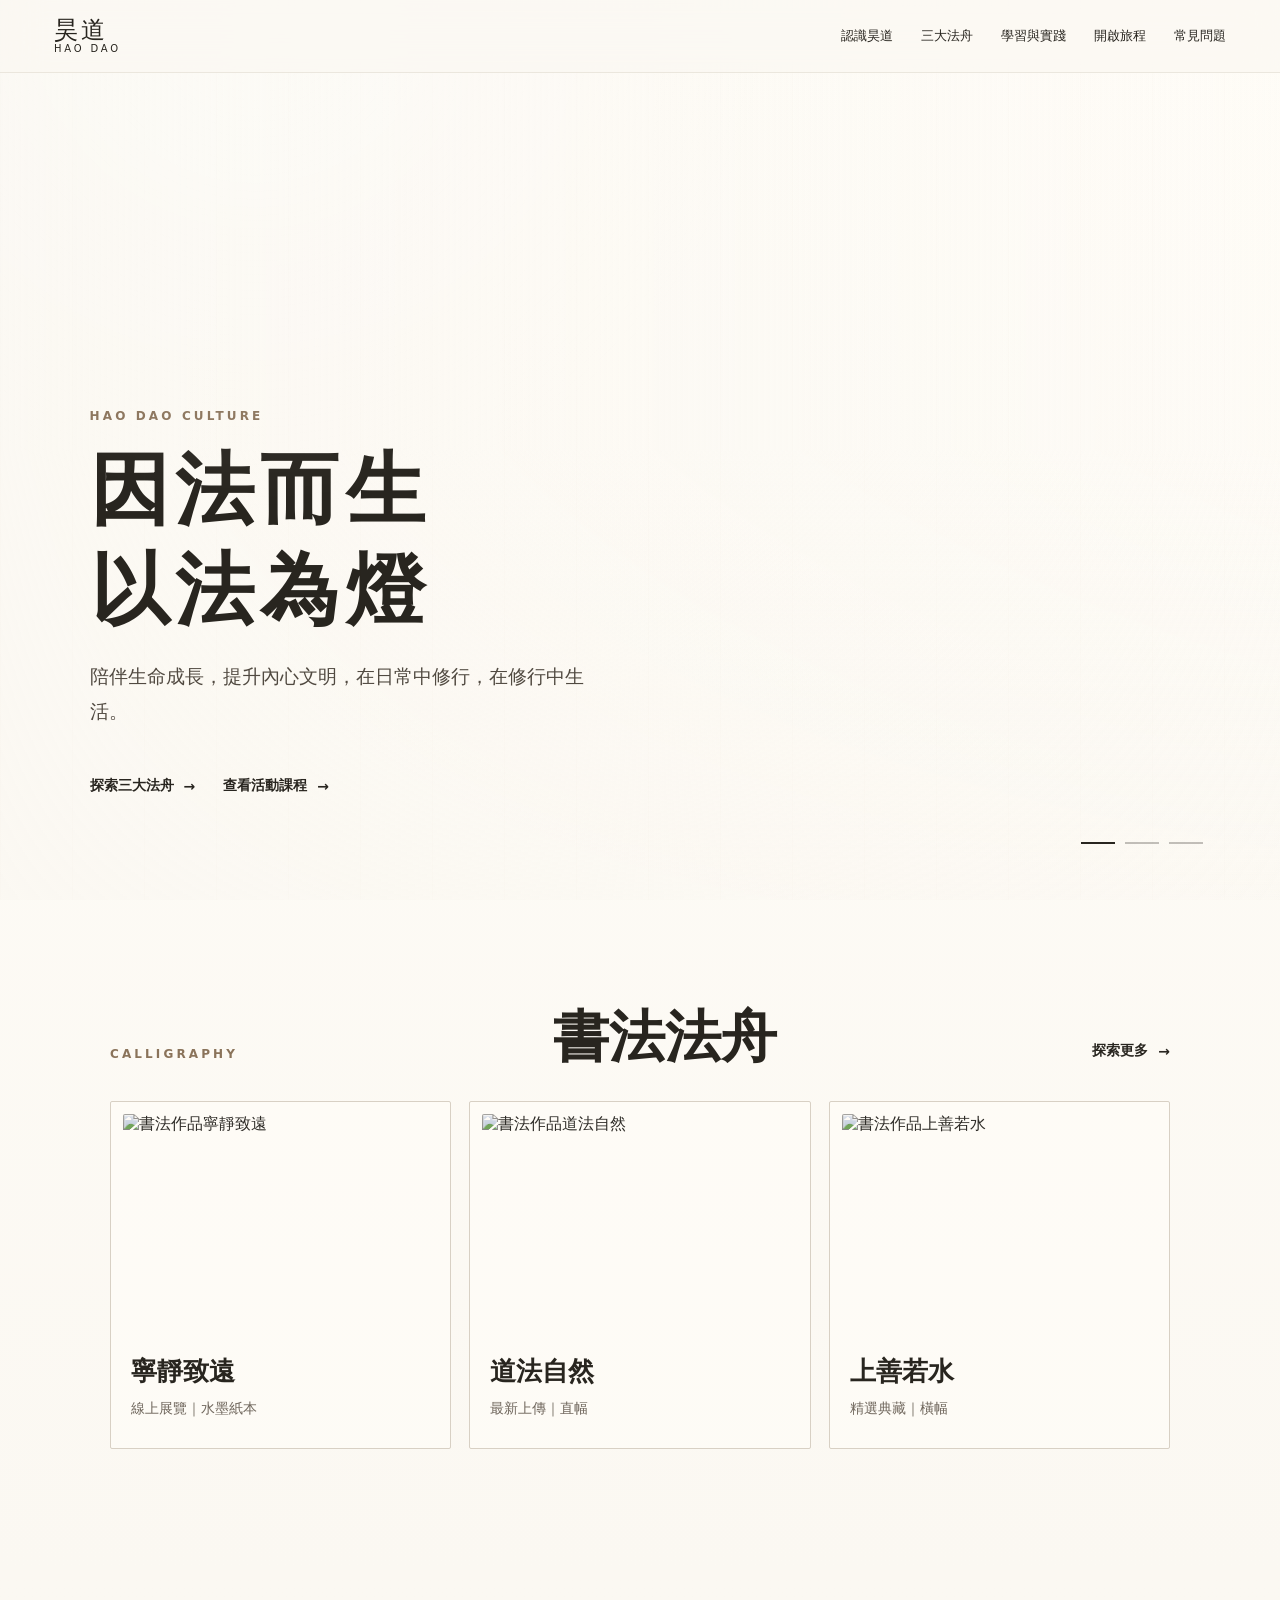
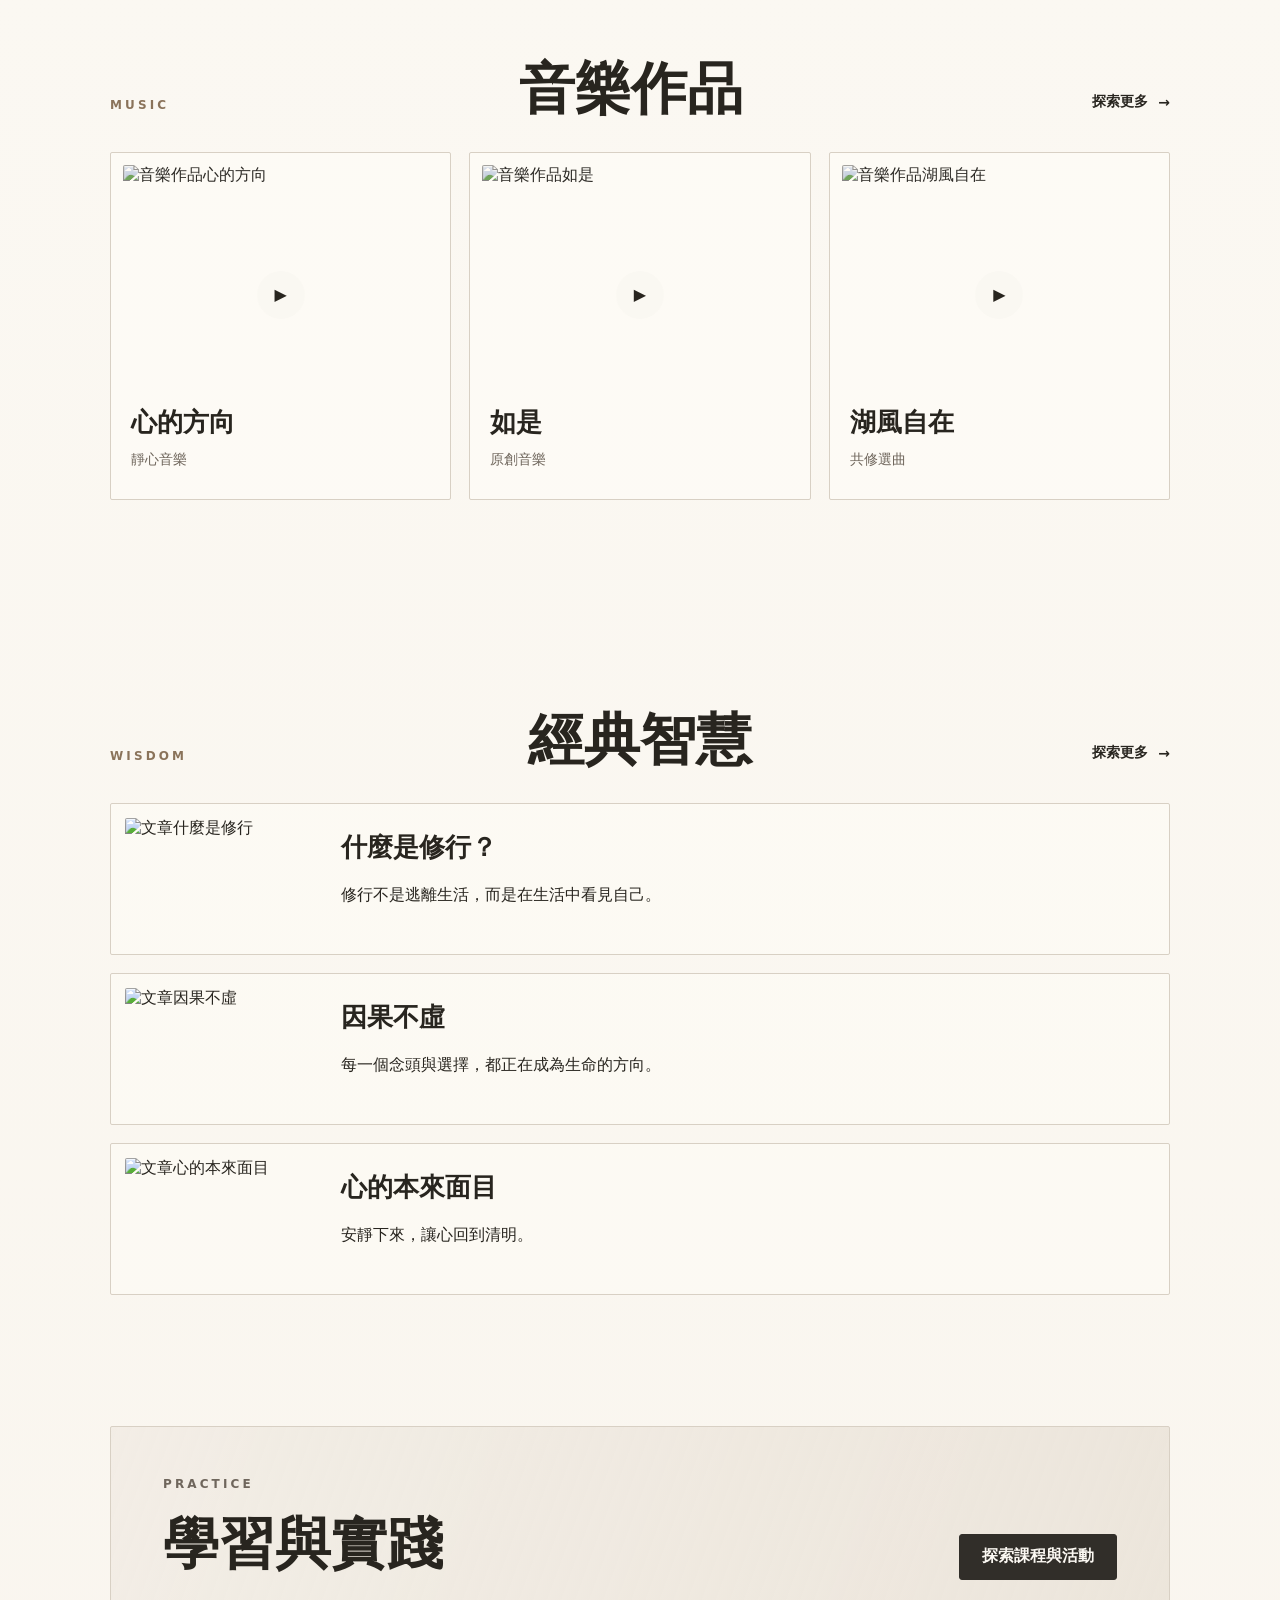
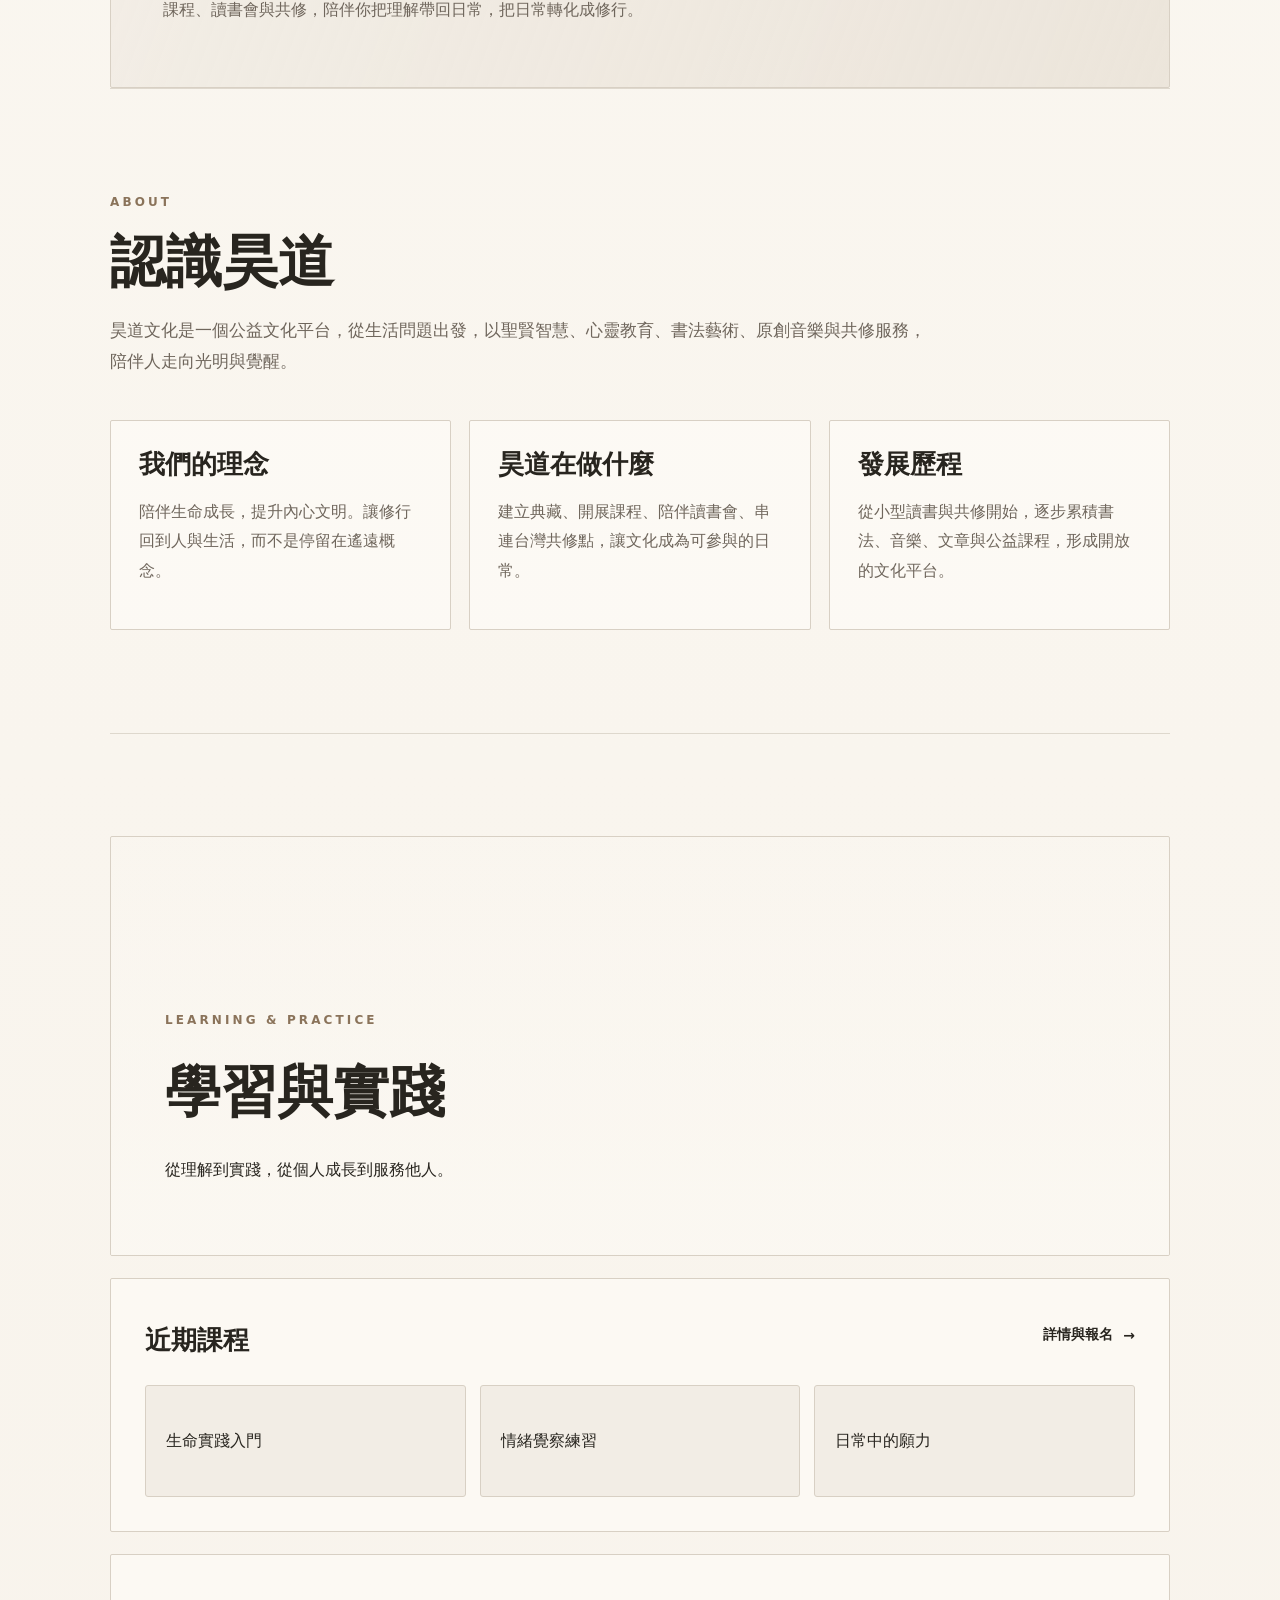
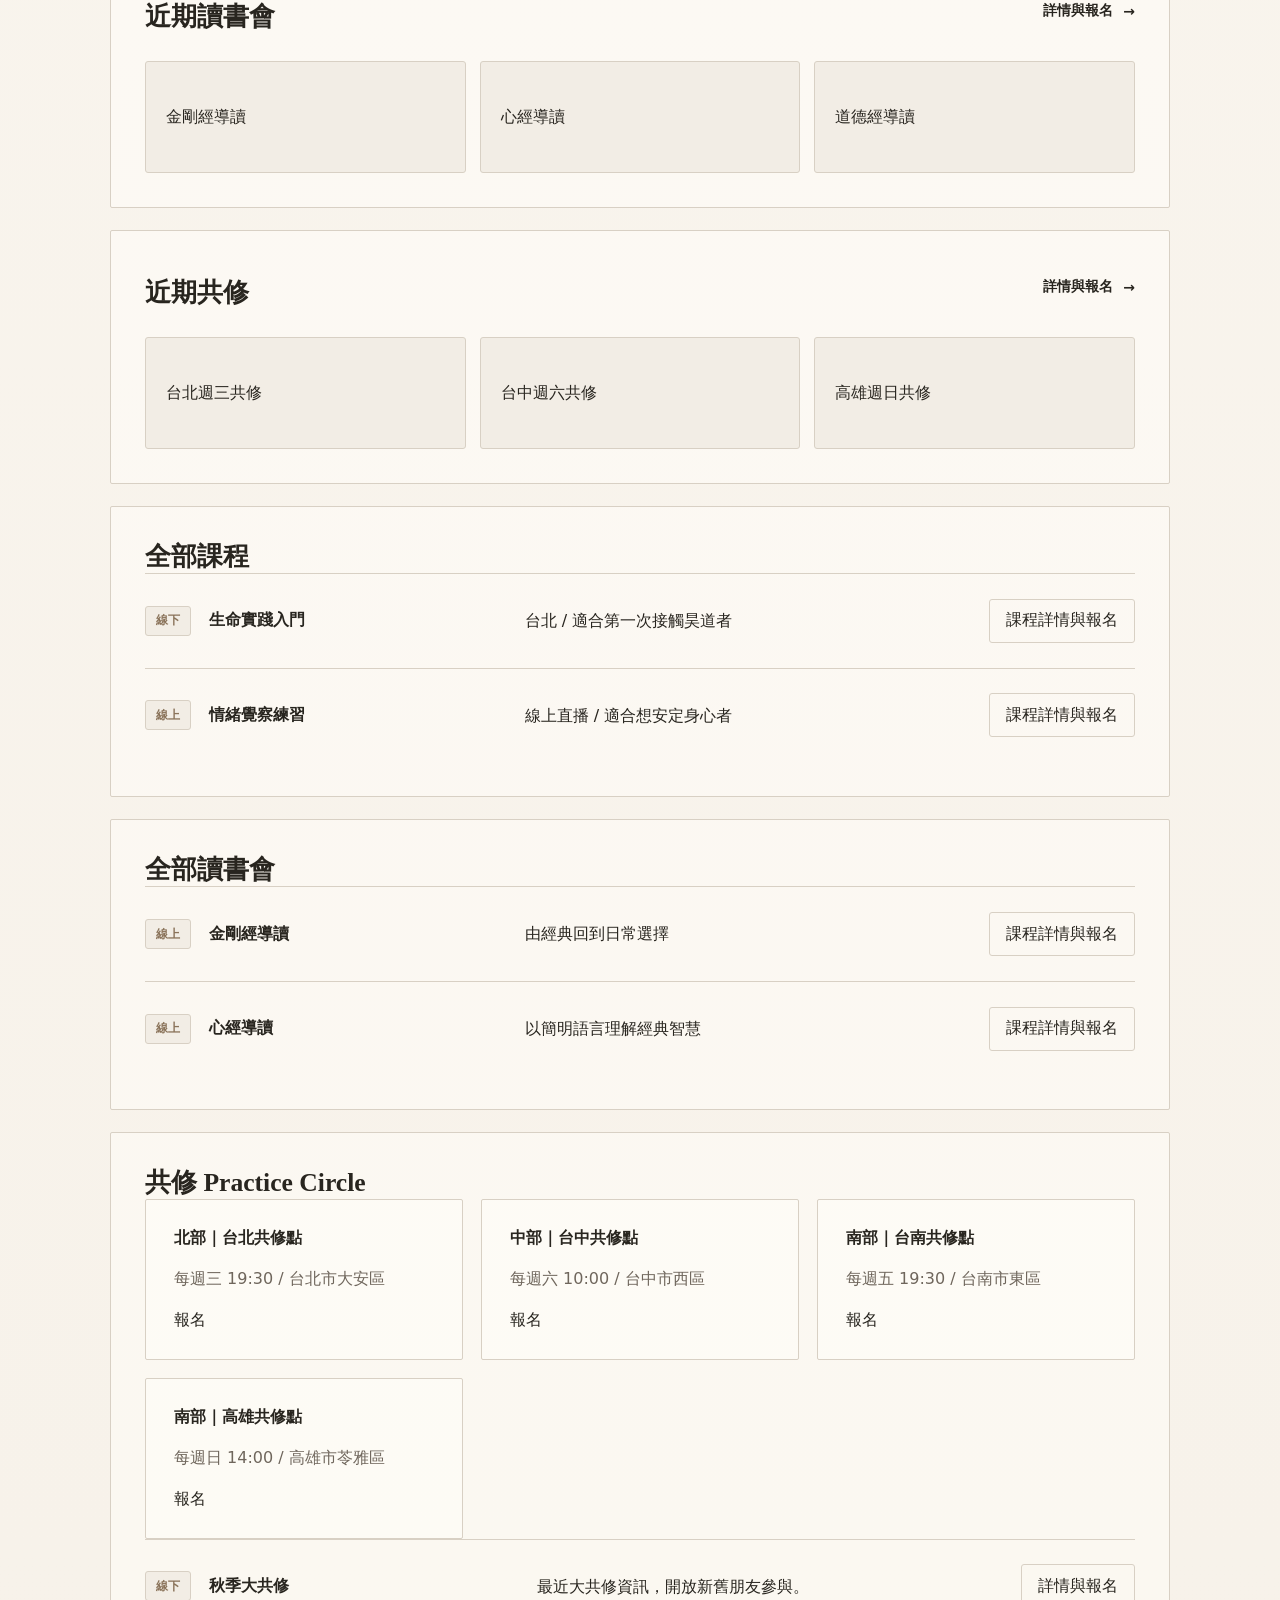
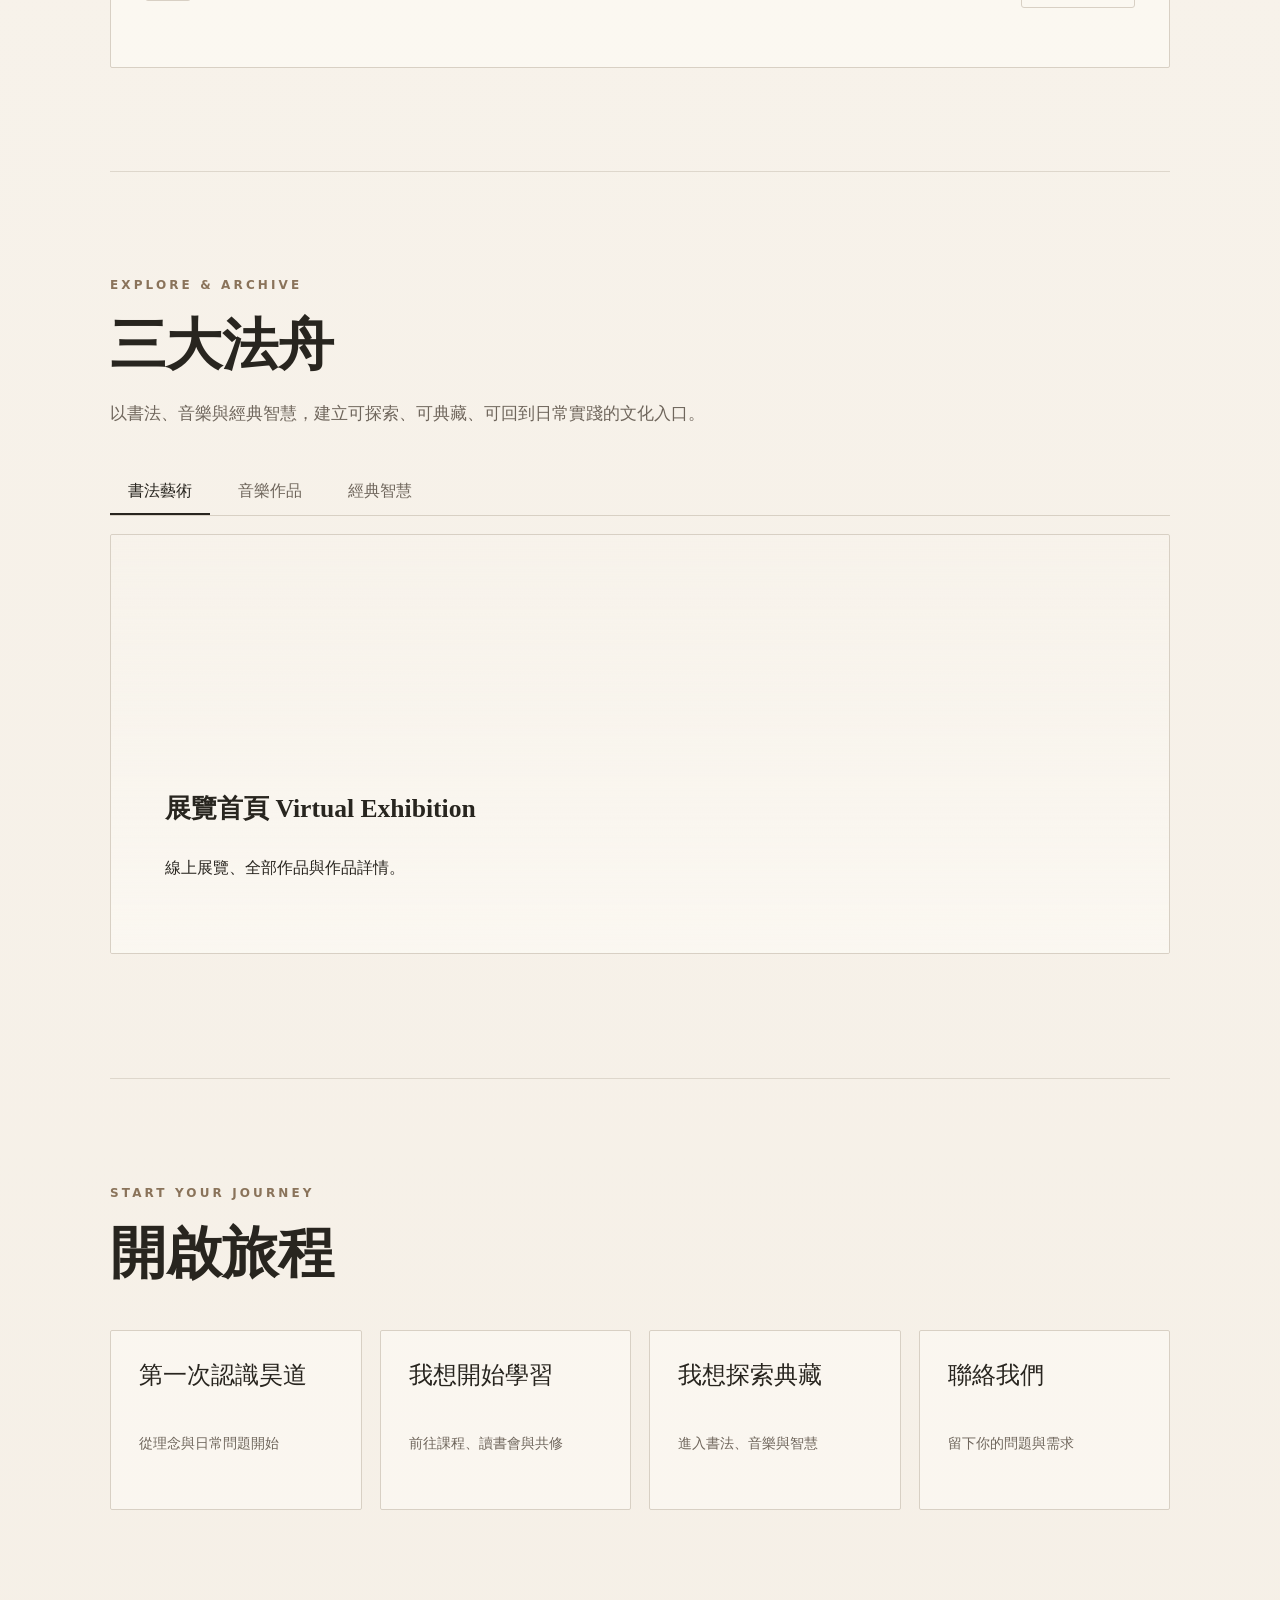
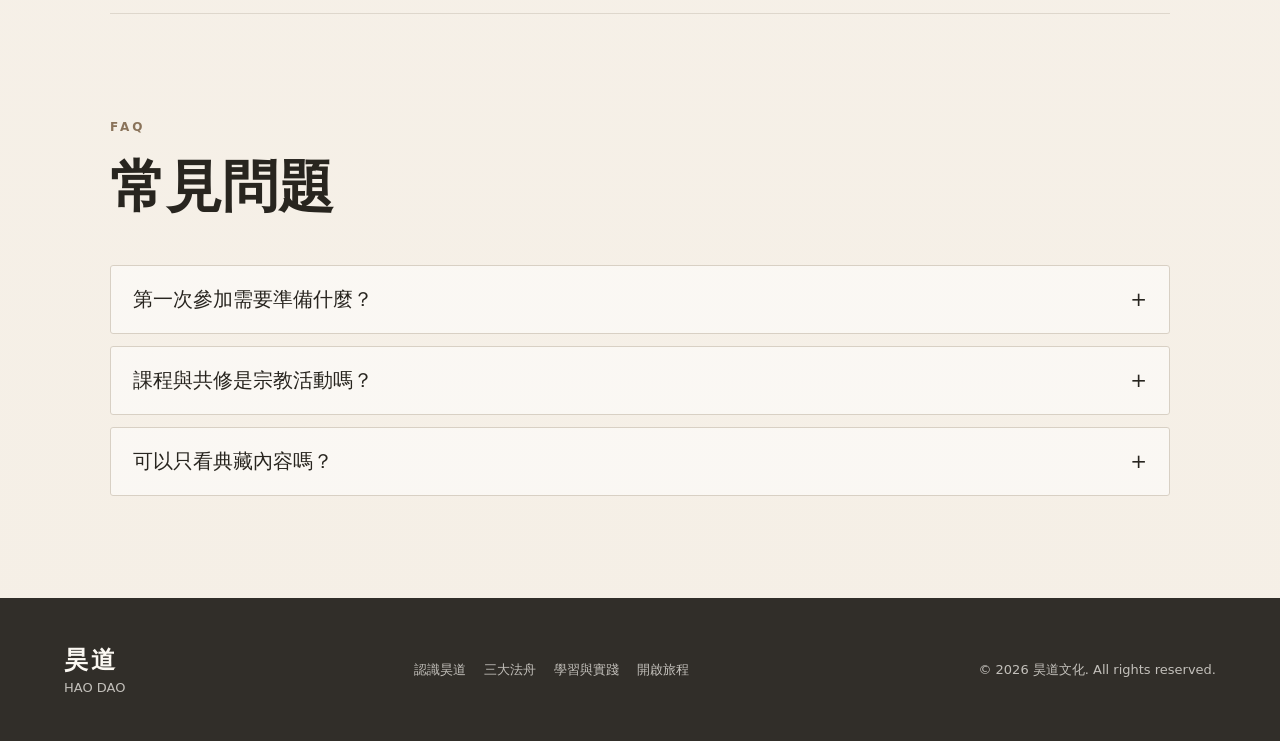
==== index.html @ 324a361f "Add files via upload" ====
<!doctype html>
<html lang="zh-Hant">
  <head>
    <meta charset="utf-8" />
    <meta name="viewport" content="width=device-width, initial-scale=1" />
    <title>昊道文化 HAO DAO</title>
    <meta name="description" content="昊道文化網站原型：書法、音樂、經典智慧、學習實踐與開啟旅程。" />
    <link rel="stylesheet" href="styles.css" />
  </head>
  <body>
    <header class="site-header" data-header>
      <a class="brand" href="#home" aria-label="回到首頁">
        <span class="brand-mark">昊道</span>
        <span class="brand-sub">HAO DAO</span>
      </a>
      <nav class="desktop-nav" aria-label="主選單">
        <a href="#about">認識昊道</a>
        <a href="#archive">三大法舟</a>
        <a href="#learning">學習與實踐</a>
        <a href="#journey">開啟旅程</a>
        <a href="#faq">常見問題</a>
      </nav>
      <button class="menu-button" type="button" aria-label="開啟選單" data-menu-button>
        <span></span><span></span>
      </button>
    </header>

    <nav class="mobile-panel" data-mobile-panel aria-label="手機選單">
      <a href="#about">認識昊道</a>
      <a href="#archive">三大法舟</a>
      <a href="#learning">學習與實踐</a>
      <a href="#journey">開啟旅程</a>
      <a href="#faq">常見問題</a>
    </nav>

    <main>
      <section id="home" class="hero section-dark">
        <div class="carousel" data-carousel>
          <div class="slide is-active" style="background-image:url('assets/hero-calligraphy.svg')"></div>
          <div class="slide" style="background-image:url('assets/quiet-room.svg')"></div>
          <div class="slide" style="background-image:url('assets/music-strings.svg')"></div>
        </div>
        <canvas class="ink-flow" data-ink-flow aria-hidden="true"></canvas>
        <div class="hero-content reveal">
          <p class="eyebrow">HAO DAO CULTURE</p>
          <h1>因法而生<br />以法為燈</h1>
          <p>陪伴生命成長，提升內心文明，在日常中修行，在修行中生活。</p>
          <div class="hero-actions">
            <a class="text-link light" href="#archive">探索三大法舟</a>
            <a class="text-link light" href="#learning">查看活動課程</a>
          </div>
        </div>
        <div class="carousel-dots" data-dots aria-label="輪播控制"></div>
      </section>

      <section class="content-section reveal">
        <div class="section-heading">
          <p class="eyebrow">CALLIGRAPHY</p>
          <h2>書法法舟</h2>
          <a class="text-link" href="#calligraphy">探索更多</a>
        </div>
        <div class="card-row">
          <article class="art-card" data-detail="書法作品｜寧靜致遠|線上展覽新作，以筆勢呈現由定入明的心境。|68 × 136 cm / 水墨紙本">
            <img src="assets/ink-card.svg" alt="書法作品寧靜致遠" />
            <h3>寧靜致遠</h3>
            <p>線上展覽｜水墨紙本</p>
          </article>
          <article class="art-card" data-detail="書法作品｜道法自然|從自然節律看見心的安定。|34 × 136 cm / 水墨紙本">
            <img src="assets/hero-calligraphy.svg" alt="書法作品道法自然" />
            <h3>道法自然</h3>
            <p>最新上傳｜直幅</p>
          </article>
          <article class="art-card" data-detail="書法作品｜上善若水|柔中有力，安住當下。|136 × 33 cm / 橫幅">
            <img src="assets/quiet-room.svg" alt="書法作品上善若水" />
            <h3>上善若水</h3>
            <p>精選典藏｜橫幅</p>
          </article>
        </div>
      </section>

      <section class="content-section reveal">
        <div class="section-heading">
          <p class="eyebrow">MUSIC</p>
          <h2>音樂作品</h2>
          <a class="text-link" href="#music">探索更多</a>
        </div>
        <div class="card-row">
          <article class="art-card music-card" data-detail="音樂作品｜心的方向|以琴音與低吟陪伴安靜覺察。|03:42 / 靜心音樂">
            <img src="assets/music-strings.svg" alt="音樂作品心的方向" />
            <span class="play">▶</span>
            <h3>心的方向</h3>
            <p>靜心音樂</p>
          </article>
          <article class="art-card music-card" data-detail="音樂作品｜如是|清亮弦音，回到當下。|04:18 / 原創音樂">
            <img src="assets/mountain-wisdom.svg" alt="音樂作品如是" />
            <span class="play">▶</span>
            <h3>如是</h3>
            <p>原創音樂</p>
          </article>
          <article class="art-card music-card" data-detail="音樂作品｜湖風自在|如風入湖，心緒漸平。|05:02 / 共修選曲">
            <img src="assets/quiet-room.svg" alt="音樂作品湖風自在" />
            <span class="play">▶</span>
            <h3>湖風自在</h3>
            <p>共修選曲</p>
          </article>
        </div>
      </section>

      <section class="content-section reveal">
        <div class="section-heading">
          <p class="eyebrow">WISDOM</p>
          <h2>經典智慧</h2>
          <a class="text-link" href="#wisdom">探索更多</a>
        </div>
        <div class="article-list">
          <article data-detail="經典智慧｜什麼是修行？|修行不是逃離生活，而是在生活中看見自己。|閱讀時間 6 分鐘">
            <img src="assets/quiet-room.svg" alt="文章什麼是修行" />
            <div><h3>什麼是修行？</h3><p>修行不是逃離生活，而是在生活中看見自己。</p></div>
          </article>
          <article data-detail="經典智慧｜因果不虛|每一個念頭與選擇，都正在成為生命的方向。|閱讀時間 8 分鐘">
            <img src="assets/mountain-wisdom.svg" alt="文章因果不虛" />
            <div><h3>因果不虛</h3><p>每一個念頭與選擇，都正在成為生命的方向。</p></div>
          </article>
          <article data-detail="經典智慧｜心的本來面目|本日只是，照見當作，只是忘了如何回來。|閱讀時間 7 分鐘">
            <img src="assets/hero-calligraphy.svg" alt="文章心的本來面目" />
            <div><h3>心的本來面目</h3><p>安靜下來，讓心回到清明。</p></div>
          </article>
        </div>
      </section>

      <section class="learning-cta reveal">
        <div>
          <p class="eyebrow">PRACTICE</p>
          <h2>學習與實踐</h2>
          <p>課程、讀書會與共修，陪伴你把理解帶回日常，把日常轉化成修行。</p>
        </div>
        <a class="button" href="#learning">探索課程與活動</a>
      </section>

      <section id="about" class="page-section reveal">
        <div class="page-hero">
          <p class="eyebrow">ABOUT</p>
          <h2>認識昊道</h2>
          <p>昊道文化是一個公益文化平台，從生活問題出發，以聖賢智慧、心靈教育、書法藝術、原創音樂與共修服務，陪伴人走向光明與覺醒。</p>
        </div>
        <div class="split-grid">
          <article><h3>我們的理念</h3><p>陪伴生命成長，提升內心文明。讓修行回到人與生活，而不是停留在遙遠概念。</p></article>
          <article><h3>昊道在做什麼</h3><p>建立典藏、開展課程、陪伴讀書會、串連台灣共修點，讓文化成為可參與的日常。</p></article>
          <article><h3>發展歷程</h3><p>從小型讀書與共修開始，逐步累積書法、音樂、文章與公益課程，形成開放的文化平台。</p></article>
        </div>
      </section>

      <section id="learning" class="page-section reveal">
        <div class="image-hero" style="background-image:url('assets/quiet-room.svg')">
          <p class="eyebrow">LEARNING & PRACTICE</p>
          <h2>學習與實踐</h2>
          <p>從理解到實踐，從個人成長到服務他人。</p>
        </div>

        <div class="program-block">
          <div class="section-heading"><h3>近期課程</h3><a class="text-link" href="#courses">詳情與報名</a></div>
          <div class="mini-row">
            <button class="mini-card" data-detail="課程｜生命實踐入門|時間：8/16 14:00，地點：台北，適合第一次接觸者。|報名：https://example.com/course-1">生命實踐入門</button>
            <button class="mini-card" data-detail="課程｜情緒覺察練習|時間：8/23 19:30，線上課程，適合想安定身心者。|報名：https://example.com/course-2">情緒覺察練習</button>
            <button class="mini-card" data-detail="課程｜日常中的願力|時間：9/06 10:00，台中，適合持續學習者。|報名：https://example.com/course-3">日常中的願力</button>
          </div>
        </div>

        <div class="program-block">
          <div class="section-heading"><h3>近期讀書會</h3><a class="text-link" href="#reading">詳情與報名</a></div>
          <div class="mini-row">
            <button class="mini-card" data-detail="讀書會｜金剛經導讀|時間：7/18 線上，適合想理解經典與生活關係者。|報名：https://example.com/reading-1">金剛經導讀</button>
            <button class="mini-card" data-detail="讀書會｜心經導讀|時間：8/01 線上，從空性看見日常。|報名：https://example.com/reading-2">心經導讀</button>
            <button class="mini-card" data-detail="讀書會｜道德經導讀|時間：8/15 線上，理解自然與無為。|報名：https://example.com/reading-3">道德經導讀</button>
          </div>
        </div>

        <div class="program-block">
          <div class="section-heading"><h3>近期共修</h3><a class="text-link" href="#practice">詳情與報名</a></div>
          <div class="mini-row">
            <button class="mini-card" data-detail="共修｜台北週三共修|每週三 19:30，台北市大安區。|報名：https://example.com/practice-taipei">台北週三共修</button>
            <button class="mini-card" data-detail="共修｜台中週六共修|每週六 10:00，台中市西區。|報名：https://example.com/practice-taichung">台中週六共修</button>
            <button class="mini-card" data-detail="共修｜高雄週日共修|每週日 14:00，高雄市苓雅區。|報名：https://example.com/practice-kaohsiung">高雄週日共修</button>
          </div>
        </div>

        <div id="courses" class="list-block">
          <h3>全部課程</h3>
          <div class="long-card"><span class="tag">線下</span><b>生命實踐入門</b><p>台北 / 適合第一次接觸昊道者</p><button data-detail="課程詳情｜生命實踐入門|課程名稱、時間、地點、適合人群、課程介紹。|報名：https://example.com/course-1">課程詳情與報名</button></div>
          <div class="long-card"><span class="tag">線上</span><b>情緒覺察練習</b><p>線上直播 / 適合想安定身心者</p><button data-detail="課程詳情｜情緒覺察練習|透過覺察練習，理解情緒與念頭如何牽動生活。|報名：https://example.com/course-2">課程詳情與報名</button></div>
        </div>

        <div id="reading" class="list-block">
          <h3>全部讀書會</h3>
          <div class="long-card"><span class="tag">線上</span><b>金剛經導讀</b><p>由經典回到日常選擇</p><button data-detail="讀書會介紹｜金剛經導讀|主題、時間、地點、適合人群與導讀介紹。|報名：https://example.com/reading-1">課程詳情與報名</button></div>
          <div class="long-card"><span class="tag">線上</span><b>心經導讀</b><p>以簡明語言理解經典智慧</p><button data-detail="讀書會介紹｜心經導讀|從心經進入觀照、放下與實踐。|報名：https://example.com/reading-2">課程詳情與報名</button></div>
        </div>

        <div id="practice" class="list-block">
          <h3>共修 Practice Circle</h3>
          <div class="practice-grid">
            <article><h4>北部｜台北共修點</h4><p>每週三 19:30 / 台北市大安區</p><a href="#">報名</a></article>
            <article><h4>中部｜台中共修點</h4><p>每週六 10:00 / 台中市西區</p><a href="#">報名</a></article>
            <article><h4>南部｜台南共修點</h4><p>每週五 19:30 / 台南市東區</p><a href="#">報名</a></article>
            <article><h4>南部｜高雄共修點</h4><p>每週日 14:00 / 高雄市苓雅區</p><a href="#">報名</a></article>
          </div>
          <div class="long-card"><span class="tag">線下</span><b>秋季大共修</b><p>最近大共修資訊，開放新舊朋友參與。</p><button data-detail="大共修介紹｜秋季大共修|時間：9/21，地點：台北，適合人群：想穩定共修與服務者。|報名：https://example.com/special-practice">詳情與報名</button></div>
        </div>
      </section>

      <section id="archive" class="page-section reveal">
        <div class="page-hero">
          <p class="eyebrow">EXPLORE & ARCHIVE</p>
          <h2>三大法舟</h2>
          <p>以書法、音樂與經典智慧，建立可探索、可典藏、可回到日常實踐的文化入口。</p>
        </div>
        <div class="archive-tabs" data-tabs>
          <button class="is-active" data-tab="calligraphy">書法藝術</button>
          <button data-tab="music">音樂作品</button>
          <button data-tab="wisdom">經典智慧</button>
        </div>
        <div id="calligraphy" class="tab-panel is-active" data-panel="calligraphy">
          <div class="image-hero" style="background-image:url('assets/hero-calligraphy.svg')"><h3>展覽首頁 Virtual Exhibition</h3><p>線上展覽、全部作品與作品詳情。</p></div>
        </div>
        <div id="music" class="tab-panel" data-panel="music">
          <div class="image-hero" style="background-image:url('assets/music-strings.svg')"><h3>音樂首頁 Music</h3><p>音樂首頁、全部作品、作品詳情與播放器。</p></div>
        </div>
        <div id="wisdom" class="tab-panel" data-panel="wisdom">
          <div class="image-hero" style="background-image:url('assets/mountain-wisdom.svg')"><h3>經典首頁 Wisdom</h3><p>經典首頁、全部文章與文章詳情。</p></div>
        </div>
      </section>

      <section id="journey" class="page-section reveal">
        <div class="page-hero">
          <p class="eyebrow">START YOUR JOURNEY</p>
          <h2>開啟旅程</h2>
        </div>
        <div class="journey-grid">
          <a href="#about">第一次認識昊道<span>從理念與日常問題開始</span></a>
          <a href="#learning">我想開始學習<span>前往課程、讀書會與共修</span></a>
          <a href="#archive">我想探索典藏<span>進入書法、音樂與智慧</span></a>
          <a href="mailto:hello@example.com">聯絡我們<span>留下你的問題與需求</span></a>
        </div>
      </section>

      <section id="faq" class="page-section reveal">
        <div class="page-hero">
          <p class="eyebrow">FAQ</p>
          <h2>常見問題</h2>
        </div>
        <div class="faq-list">
          <button class="faq-item"><span>第一次參加需要準備什麼？</span><p>保持開放與自在即可；每項活動頁面都會列出時間、地點與注意事項。</p></button>
          <button class="faq-item"><span>課程與共修是宗教活動嗎？</span><p>網站以文化、學習與生命實踐為主，不使用強烈宗教化呈現。</p></button>
          <button class="faq-item"><span>可以只看典藏內容嗎？</span><p>可以，書法、音樂與文章都會保留公開瀏覽入口。</p></button>
        </div>
      </section>
    </main>

    <footer class="site-footer">
      <div><b>昊道</b><span>HAO DAO</span></div>
      <nav><a href="#about">認識昊道</a><a href="#archive">三大法舟</a><a href="#learning">學習與實踐</a><a href="#journey">開啟旅程</a></nav>
      <p>© 2026 昊道文化. All rights reserved.</p>
    </footer>

    <dialog class="detail-dialog" data-dialog>
      <button class="close" type="button" data-close aria-label="關閉">×</button>
      <p class="eyebrow" data-dialog-kicker>DETAIL</p>
      <h2 data-dialog-title></h2>
      <p data-dialog-body></p>
      <p class="dialog-meta" data-dialog-meta></p>
      <a class="button" href="#" data-dialog-link>前往報名 / 閱讀更多</a>
    </dialog>

    <script src="script.js"></script>
  </body>
</html>
---- styles.css ----
:root {
  --ink: #28251f;
  --paper: #fbf8f2;
  --ivory: #f2ede5;
  --mist: #e4dbcf;
  --border: #d8d0c4;
  --brown: #8a735a;
  --dark: #312e29;
  --muted: #6f665c;
  --max: 1060px;
}

* { box-sizing: border-box; }

html {
  scroll-behavior: smooth;
}

body {
  margin: 0;
  color: var(--ink);
  background:
    linear-gradient(180deg, #fffdf8 0%, var(--paper) 18%, #f5efe6 100%);
  font-family: "Noto Sans TC", "PingFang TC", "Microsoft JhengHei", system-ui, sans-serif;
  letter-spacing: 0;
}

body::before {
  content: "";
  position: fixed;
  inset: 0;
  pointer-events: none;
  z-index: 5;
  opacity: .35;
  background-image:
    linear-gradient(90deg, rgba(138, 115, 90, .025) 1px, transparent 1px),
    radial-gradient(circle at 20% 0%, rgba(255, 255, 255, .75), transparent 32rem);
  background-size: 72px 72px, 100% 100%;
}

a {
  color: inherit;
  text-decoration: none;
}

img {
  display: block;
  width: 100%;
}

button {
  font: inherit;
}

.site-header {
  position: fixed;
  z-index: 20;
  top: 0;
  left: 0;
  right: 0;
  display: flex;
  align-items: center;
  justify-content: space-between;
  min-height: 72px;
  padding: 18px clamp(24px, 4.5vw, 54px);
  color: var(--ink);
  background: rgba(251, 248, 242, .66);
  border-bottom: 1px solid rgba(216, 208, 196, .45);
  backdrop-filter: blur(18px);
  transition: background .35s ease, min-height .35s ease;
}

.site-header.is-scrolled {
  min-height: 62px;
  background: rgba(251, 248, 242, .9);
}

.brand {
  display: grid;
  gap: 2px;
  line-height: 1;
}

.brand-mark {
  font-family: "Noto Serif TC", "Songti TC", Georgia, serif;
  font-size: 24px;
  letter-spacing: .14em;
}

.brand-sub {
  font-size: 10px;
  letter-spacing: .28em;
}

.desktop-nav {
  display: flex;
  align-items: center;
  gap: 28px;
  font-size: 13px;
}

.desktop-nav a {
  position: relative;
}

.desktop-nav a::after {
  content: "";
  position: absolute;
  left: 0;
  right: 0;
  bottom: -8px;
  height: 1px;
  background: currentColor;
  transform: scaleX(0);
  transform-origin: left;
  transition: transform .28s ease;
}

.desktop-nav a:hover::after {
  transform: scaleX(1);
}

.menu-button {
  display: none;
  width: 44px;
  height: 44px;
  border: 1px solid var(--border);
  background: rgba(251, 248, 242, .7);
  border-radius: 2px;
}

.menu-button span {
  display: block;
  width: 18px;
  height: 1px;
  margin: 7px auto;
  background: var(--ink);
}

.mobile-panel {
  position: fixed;
  z-index: 19;
  top: 72px;
  left: 0;
  right: 0;
  display: grid;
  gap: 0;
  padding: 8px 22px 22px;
  background: rgba(251, 248, 242, .96);
  border-bottom: 1px solid var(--border);
  transform: translateY(-120%);
  opacity: 0;
  transition: transform .35s ease, opacity .35s ease;
}

.mobile-panel.is-open {
  transform: translateY(0);
  opacity: 1;
}

.mobile-panel a {
  padding: 16px 0;
  border-bottom: 1px solid rgba(216, 208, 196, .7);
}

.hero {
  position: relative;
  min-height: 100svh;
  overflow: hidden;
  display: grid;
  align-items: end;
  padding: 140px clamp(28px, 7vw, 112px) 92px;
}

.carousel,
.slide,
.ink-flow {
  position: absolute;
  inset: 0;
}

.carousel {
  z-index: 0;
}

.slide {
  opacity: 0;
  background-size: cover;
  background-position: center;
  transform: scale(1.04);
  transition: opacity 1.3s ease, transform 7s ease;
}

.slide.is-active {
  opacity: 1;
  transform: scale(1);
}

.hero::after {
  content: "";
  position: absolute;
  inset: 0;
  z-index: 2;
  background:
    linear-gradient(90deg, rgba(251, 248, 242, .92) 0%, rgba(251, 248, 242, .56) 44%, rgba(251, 248, 242, .08) 100%),
    linear-gradient(0deg, rgba(251, 248, 242, .72), transparent 50%);
}

.ink-flow {
  z-index: 1;
  mix-blend-mode: screen;
  opacity: .82;
}

.hero-content {
  position: relative;
  z-index: 3;
  max-width: 620px;
}

.eyebrow {
  margin: 0 0 14px;
  color: var(--brown);
  font-size: 12px;
  font-weight: 700;
  letter-spacing: .26em;
  text-transform: uppercase;
}

h1,
h2,
h3,
h4 {
  margin: 0;
  font-family: "Noto Serif TC", "Songti TC", Georgia, serif;
  font-weight: 600;
  line-height: 1.25;
}

h1 {
  font-size: clamp(50px, 6.2vw, 86px);
  letter-spacing: .08em;
}

h2 {
  font-size: clamp(34px, 4.4vw, 58px);
}

h3 {
  font-size: clamp(22px, 2vw, 30px);
}

p {
  line-height: 1.85;
}

.hero-content p:not(.eyebrow) {
  max-width: 520px;
  color: #514a41;
  font-size: clamp(16px, 1.5vw, 20px);
}

.hero-actions {
  display: flex;
  gap: 28px;
  flex-wrap: wrap;
  margin-top: 34px;
}

.text-link {
  display: inline-flex;
  align-items: center;
  min-height: 44px;
  color: var(--ink);
  font-size: 14px;
  font-weight: 600;
}

.text-link::after {
  content: "→";
  margin-left: 10px;
  transition: transform .25s ease;
}

.text-link:hover::after {
  transform: translateX(4px);
}

.text-link.light {
  color: var(--ink);
}

.carousel-dots {
  position: absolute;
  z-index: 4;
  right: clamp(24px, 6vw, 88px);
  bottom: 56px;
  display: flex;
  gap: 10px;
}

.carousel-dots button {
  width: 34px;
  height: 2px;
  padding: 0;
  border: 0;
  background: rgba(40, 37, 31, .28);
}

.carousel-dots button.is-active {
  background: var(--ink);
}

.content-section,
.page-section,
.learning-cta {
  width: min(var(--max), calc(100% - 44px));
  margin: 0 auto;
  padding: clamp(68px, 8vw, 108px) 0;
}

.section-heading {
  display: flex;
  align-items: end;
  justify-content: space-between;
  gap: 24px;
  margin-bottom: 28px;
}

.section-heading .eyebrow {
  margin-bottom: 8px;
}

.card-row {
  display: grid;
  grid-template-columns: repeat(3, minmax(0, 1fr));
  gap: 18px;
}

.art-card {
  position: relative;
  overflow: hidden;
  min-height: 348px;
  padding: 12px 12px 22px;
  border: 1px solid var(--border);
  border-radius: 2px;
  background: rgba(255, 253, 248, .46);
  cursor: pointer;
  transition: transform .35s ease, box-shadow .35s ease, background .35s ease;
}

.art-card:hover {
  transform: translateY(-6px);
  background: rgba(255, 253, 248, .76);
  box-shadow: 0 18px 50px rgba(49, 46, 41, .1);
}

.art-card img {
  height: 224px;
  object-fit: cover;
  border-radius: 2px;
  margin-bottom: 18px;
  filter: saturate(.7) contrast(.94) sepia(.08);
}

.art-card h3,
.art-card p {
  padding: 0 8px;
}

.art-card p {
  margin: 8px 0 0;
  color: var(--muted);
  font-size: 14px;
}

.play {
  position: absolute;
  top: 118px;
  left: 50%;
  display: grid;
  place-items: center;
  width: 48px;
  height: 48px;
  color: var(--ink);
  background: rgba(251, 248, 242, .82);
  border-radius: 50%;
  transform: translateX(-50%);
}

.article-list {
  display: grid;
  gap: 18px;
}

.article-list article {
  display: grid;
  grid-template-columns: 190px 1fr;
  gap: 26px;
  align-items: center;
  min-height: 150px;
  padding: 14px;
  border: 1px solid var(--border);
  border-radius: 2px;
  background: rgba(255, 253, 248, .5);
  cursor: pointer;
  transition: background .3s ease, transform .3s ease;
}

.article-list article:hover {
  background: rgba(255, 253, 248, .78);
  transform: translateX(4px);
}

.article-list img {
  height: 122px;
  object-fit: cover;
  border-radius: 2px;
}

.learning-cta {
  display: flex;
  align-items: center;
  justify-content: space-between;
  gap: 32px;
  margin-top: 28px;
  padding: 46px clamp(22px, 5vw, 52px);
  border: 1px solid var(--border);
  border-radius: 2px;
  background: linear-gradient(110deg, rgba(242, 237, 229, .94), rgba(228, 219, 207, .62)), url("assets/quiet-room.svg") center/cover;
}

.learning-cta p {
  max-width: 680px;
  color: var(--muted);
}

.button {
  display: inline-flex;
  align-items: center;
  justify-content: center;
  min-height: 46px;
  padding: 0 22px;
  color: var(--paper);
  background: var(--dark);
  border: 1px solid var(--dark);
  border-radius: 3px;
  font-weight: 700;
  white-space: nowrap;
  transition: transform .25s ease, background .25s ease;
}

.button:hover {
  transform: translateY(-2px);
  background: var(--ink);
}

.page-section {
  border-top: 1px solid rgba(216, 208, 196, .78);
}

.page-hero {
  max-width: 820px;
  margin-bottom: 42px;
}

.page-hero p:not(.eyebrow) {
  color: var(--muted);
  font-size: 17px;
}

.split-grid,
.journey-grid,
.practice-grid {
  display: grid;
  grid-template-columns: repeat(3, minmax(0, 1fr));
  gap: 18px;
}

.split-grid article,
.practice-grid article,
.journey-grid a,
.program-block,
.list-block {
  border: 1px solid var(--border);
  border-radius: 2px;
  background: rgba(255, 253, 248, .48);
}

.split-grid article,
.practice-grid article,
.journey-grid a {
  padding: 28px;
}

.split-grid p,
.practice-grid p {
  color: var(--muted);
}

.image-hero {
  min-height: 420px;
  display: grid;
  align-content: end;
  gap: 12px;
  padding: clamp(28px, 5vw, 54px);
  margin-bottom: 22px;
  border: 1px solid var(--border);
  border-radius: 2px;
  background-size: cover;
  background-position: center;
  position: relative;
  overflow: hidden;
}

.image-hero::before {
  content: "";
  position: absolute;
  inset: 0;
  background: linear-gradient(0deg, rgba(251, 248, 242, .88), rgba(251, 248, 242, .22));
}

.image-hero > * {
  position: relative;
}

.program-block,
.list-block {
  padding: clamp(22px, 4vw, 34px);
  margin-top: 22px;
}

.mini-row {
  display: grid;
  grid-template-columns: repeat(3, minmax(0, 1fr));
  gap: 14px;
}

.mini-card {
  min-height: 112px;
  padding: 20px;
  text-align: left;
  color: var(--ink);
  background: var(--ivory);
  border: 1px solid var(--border);
  border-radius: 3px;
  cursor: pointer;
  transition: transform .25s ease, background .25s ease;
}

.mini-card:hover {
  transform: translateY(-4px);
  background: #fffaf2;
}

.long-card {
  display: grid;
  grid-template-columns: auto 1.2fr 1.8fr auto;
  gap: 18px;
  align-items: center;
  padding: 16px 0;
  border-top: 1px solid var(--border);
}

.long-card button {
  min-height: 44px;
  padding: 0 16px;
  color: var(--ink);
  background: transparent;
  border: 1px solid var(--border);
  border-radius: 3px;
  cursor: pointer;
}

.tag {
  display: inline-flex;
  align-items: center;
  justify-content: center;
  min-height: 30px;
  padding: 0 10px;
  color: var(--brown);
  background: var(--ivory);
  border: 1px solid var(--border);
  border-radius: 3px;
  font-size: 12px;
  font-weight: 700;
}

.archive-tabs {
  display: flex;
  gap: 10px;
  margin-bottom: 18px;
  border-bottom: 1px solid var(--border);
}

.archive-tabs button {
  min-height: 44px;
  padding: 0 18px;
  color: var(--muted);
  background: transparent;
  border: 0;
  border-bottom: 2px solid transparent;
  cursor: pointer;
}

.archive-tabs button.is-active {
  color: var(--ink);
  border-bottom-color: var(--ink);
}

.tab-panel {
  display: none;
}

.tab-panel.is-active {
  display: block;
  animation: fadeUp .45s ease both;
}

.journey-grid {
  grid-template-columns: repeat(4, minmax(0, 1fr));
}

.journey-grid a {
  display: grid;
  gap: 16px;
  min-height: 180px;
  font-family: "Noto Serif TC", "Songti TC", Georgia, serif;
  font-size: 24px;
  transition: transform .28s ease, background .28s ease;
}

.journey-grid a:hover {
  transform: translateY(-5px);
  background: #fffaf2;
}

.journey-grid span {
  color: var(--muted);
  font-family: "Noto Sans TC", system-ui, sans-serif;
  font-size: 14px;
  line-height: 1.7;
}

.faq-list {
  display: grid;
  gap: 12px;
}

.faq-item {
  width: 100%;
  padding: 20px 22px;
  text-align: left;
  color: var(--ink);
  background: rgba(255, 255, 255, .52);
  border: 1px solid var(--border);
  border-radius: 3px;
  cursor: pointer;
}

.faq-item span {
  display: flex;
  align-items: center;
  justify-content: space-between;
  font-family: "Noto Serif TC", "Songti TC", Georgia, serif;
  font-size: 20px;
}

.faq-item span::after {
  content: "+";
  font-family: system-ui, sans-serif;
}

.faq-item p {
  max-height: 0;
  margin: 0;
  overflow: hidden;
  color: var(--muted);
  transition: max-height .35s ease, margin .35s ease;
}

.faq-item.is-open span::after {
  content: "−";
}

.faq-item.is-open p {
  max-height: 160px;
  margin-top: 12px;
}

.site-footer {
  display: grid;
  grid-template-columns: auto 1fr auto;
  gap: 28px;
  align-items: center;
  padding: 46px clamp(22px, 5vw, 64px);
  color: var(--paper);
  background: var(--dark);
}

.site-footer div {
  display: grid;
  gap: 4px;
}

.site-footer b {
  font-family: "Noto Serif TC", "Songti TC", Georgia, serif;
  font-size: 24px;
  letter-spacing: .14em;
}

.site-footer span,
.site-footer p,
.site-footer a {
  color: rgba(251, 248, 242, .72);
  font-size: 13px;
}

.site-footer nav {
  display: flex;
  gap: 18px;
  justify-content: center;
  flex-wrap: wrap;
}

.detail-dialog {
  width: min(620px, calc(100% - 36px));
  padding: 42px;
  color: var(--ink);
  background: var(--paper);
  border: 1px solid var(--border);
  border-radius: 4px;
  box-shadow: 0 30px 100px rgba(40, 37, 31, .24);
}

.detail-dialog::backdrop {
  background: rgba(40, 37, 31, .36);
  backdrop-filter: blur(8px);
}

.close {
  position: absolute;
  top: 12px;
  right: 12px;
  width: 38px;
  height: 38px;
  border: 1px solid var(--border);
  background: transparent;
  border-radius: 50%;
  cursor: pointer;
}

.dialog-meta {
  color: var(--muted);
}

.reveal {
  opacity: 0;
  transform: translateY(28px);
  transition: opacity .8s ease, transform .8s ease;
}

.reveal.is-visible {
  opacity: 1;
  transform: translateY(0);
}

@keyframes fadeUp {
  from { opacity: 0; transform: translateY(16px); }
  to { opacity: 1; transform: translateY(0); }
}

@media (max-width: 900px) {
  .desktop-nav { display: none; }
  .menu-button { display: block; }
  .hero {
    min-height: 92svh;
    padding: 118px 22px 72px;
  }
  .hero::after {
    background:
      linear-gradient(0deg, rgba(251, 248, 242, .86), rgba(251, 248, 242, .35)),
      linear-gradient(90deg, rgba(251, 248, 242, .84), rgba(251, 248, 242, .22));
  }
  .section-heading,
  .learning-cta {
    align-items: start;
    flex-direction: column;
  }
  .card-row,
  .mini-row,
  .split-grid,
  .journey-grid,
  .practice-grid {
    grid-template-columns: 1fr;
  }
  .article-list article {
    grid-template-columns: 108px 1fr;
    gap: 16px;
  }
  .article-list img {
    height: 96px;
  }
  .long-card {
    grid-template-columns: 1fr;
    gap: 8px;
  }
  .site-footer {
    grid-template-columns: 1fr;
    text-align: left;
  }
  .site-footer nav {
    justify-content: flex-start;
  }
}

@media (prefers-reduced-motion: reduce) {
  *,
  *::before,
  *::after {
    scroll-behavior: auto !important;
    animation-duration: .01ms !important;
    animation-iteration-count: 1 !important;
    transition-duration: .01ms !important;
  }
  .ink-flow {
    display: none;
  }
}
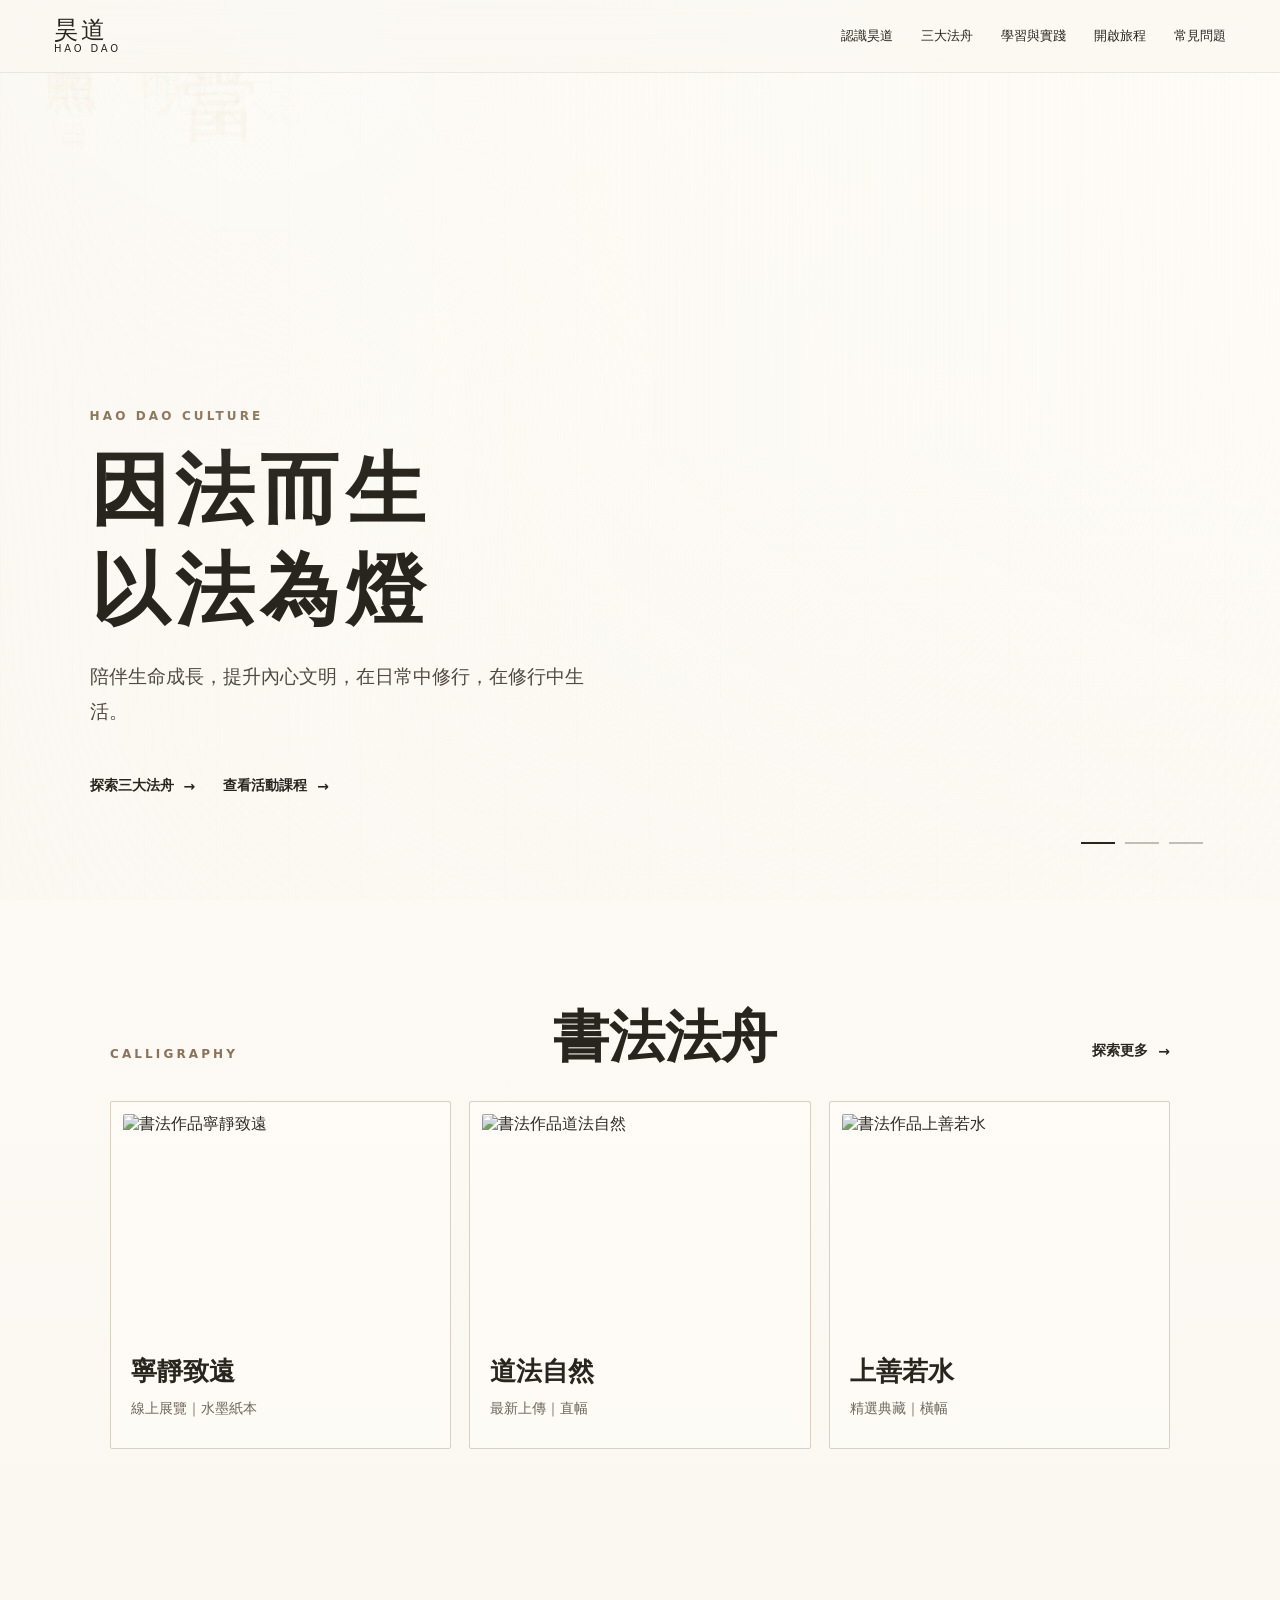
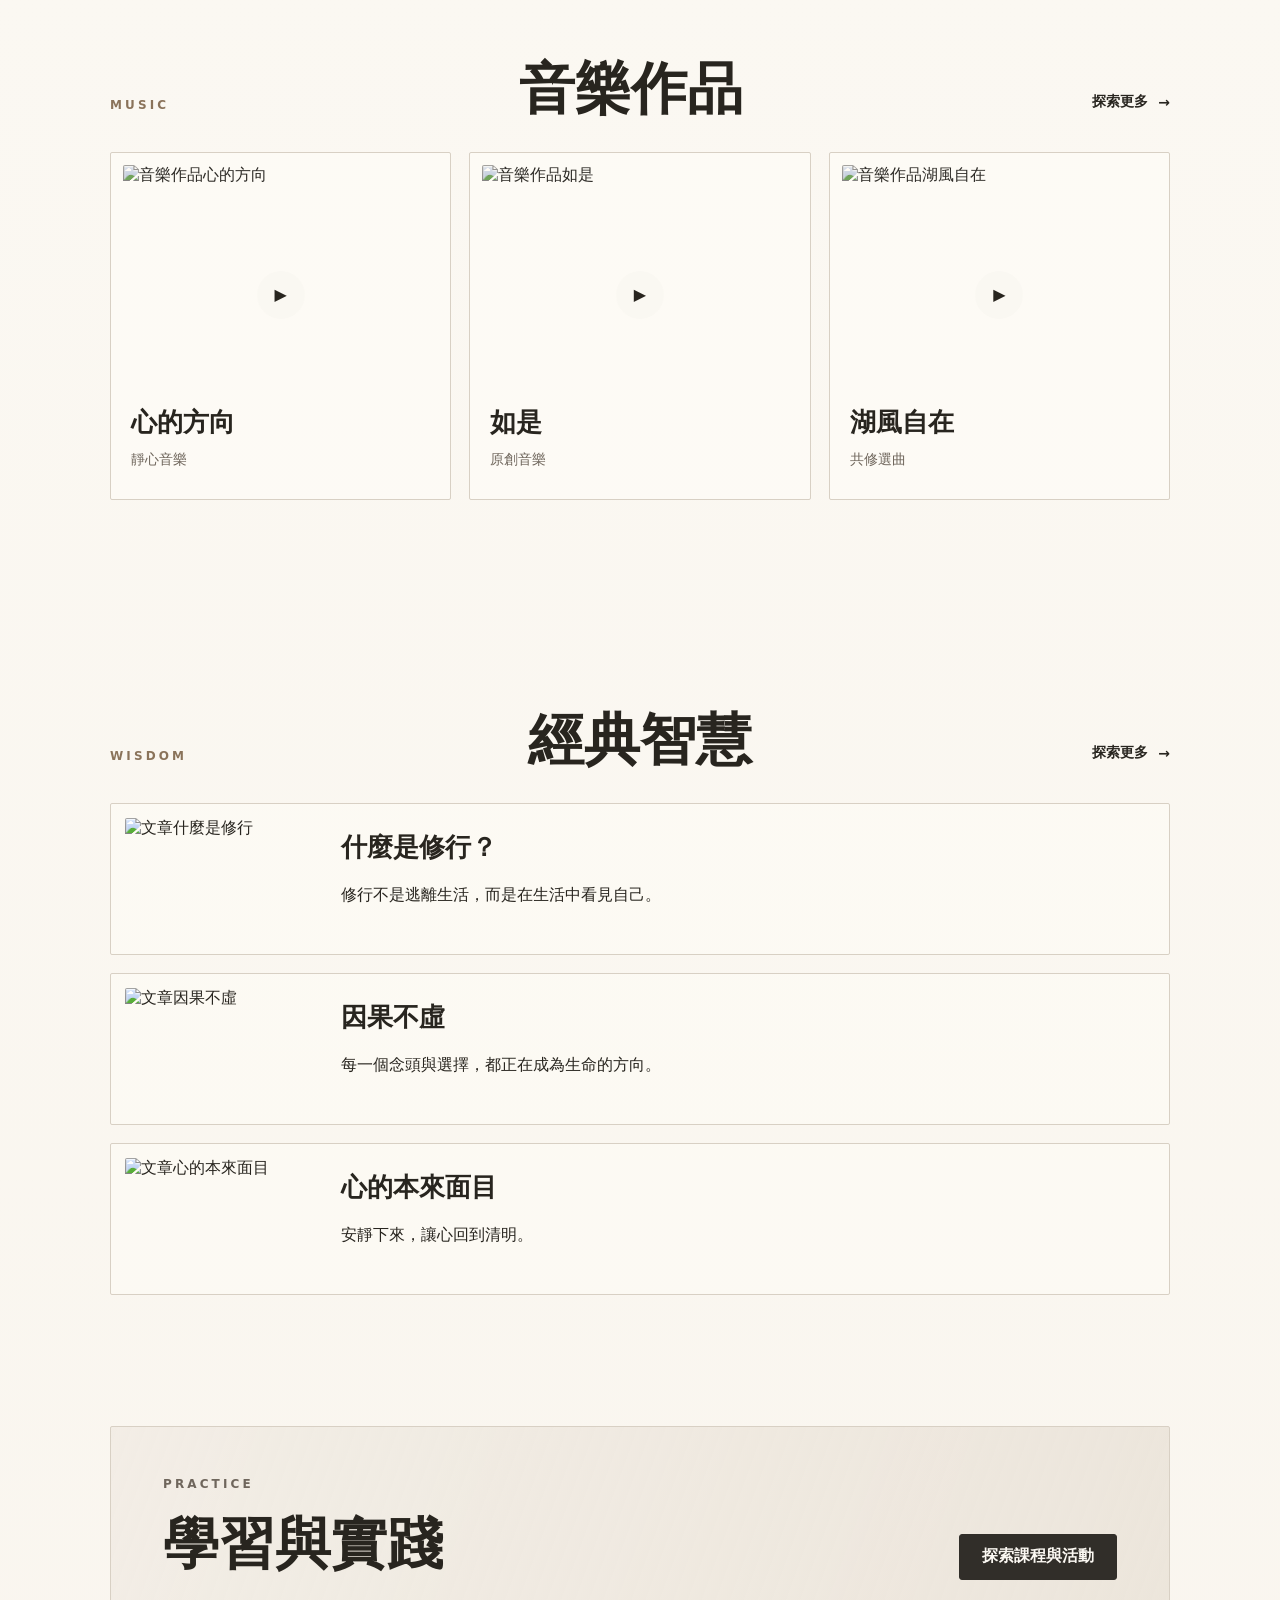
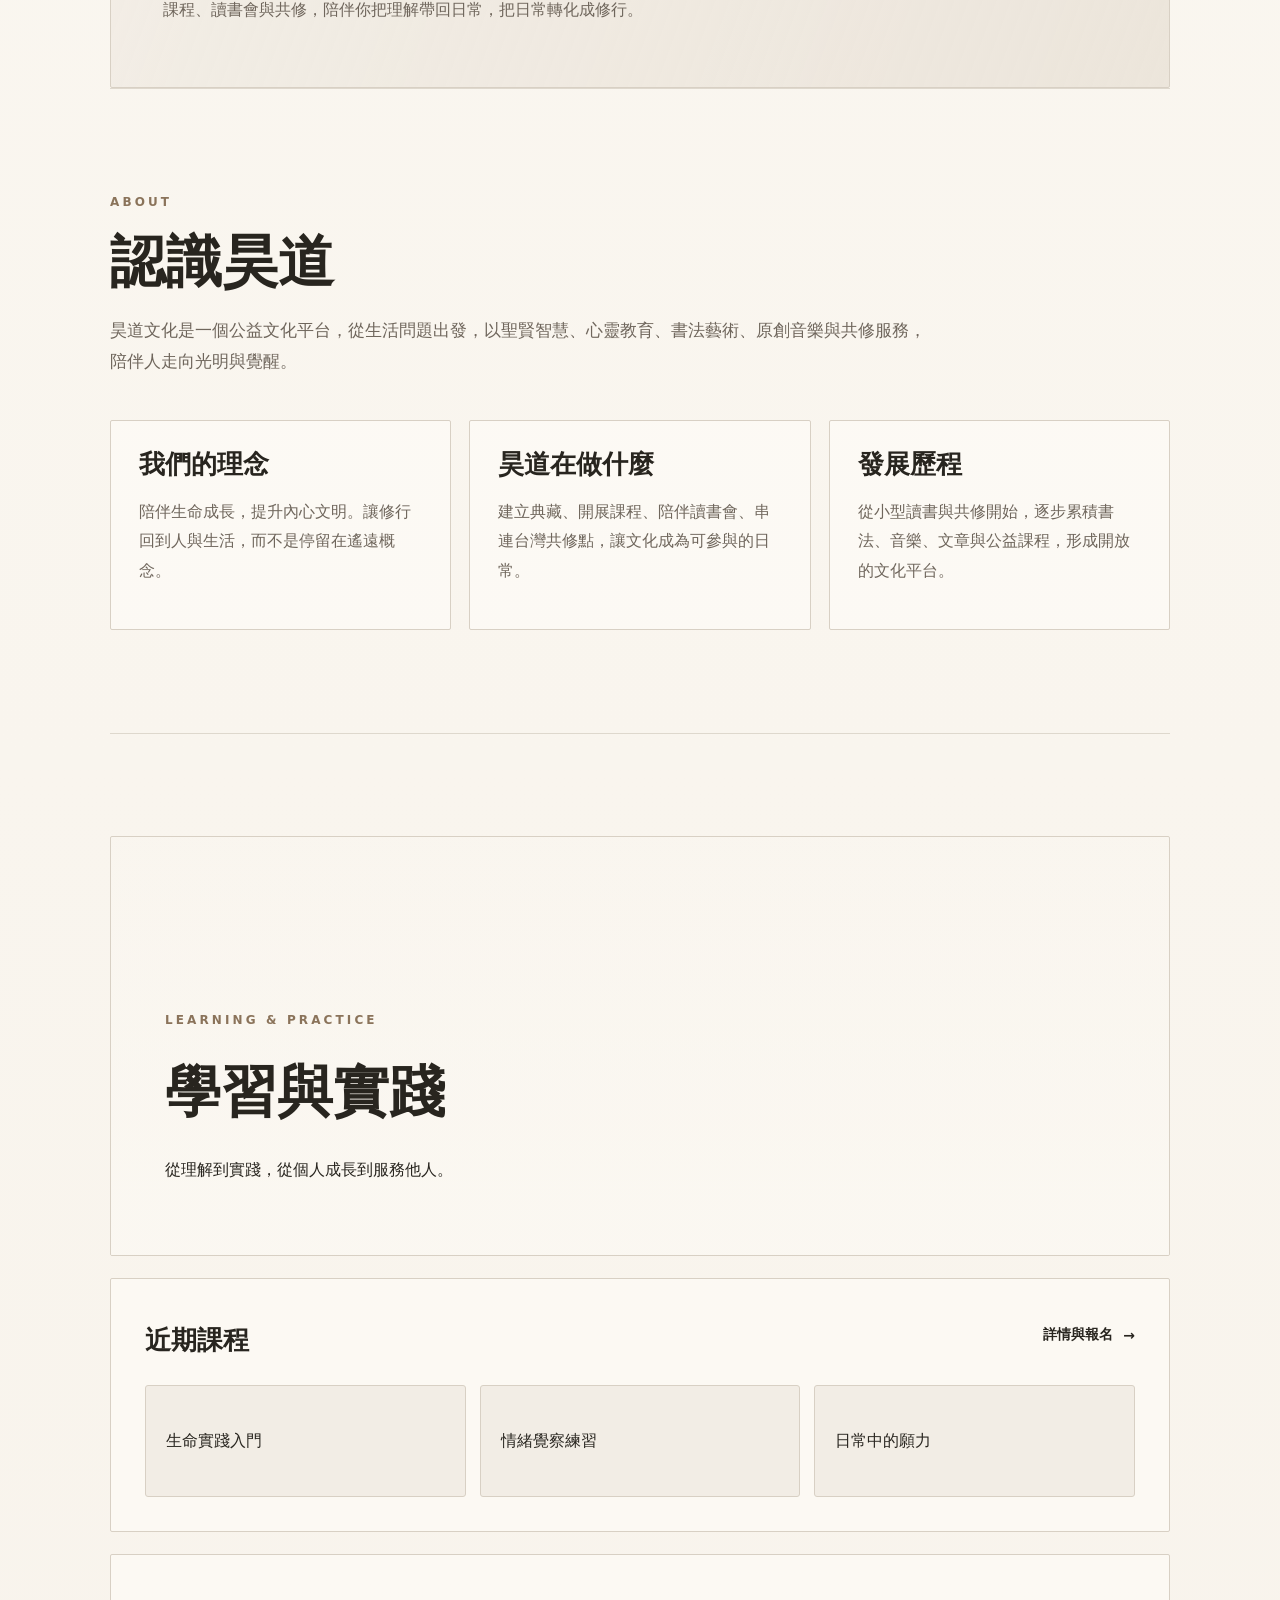
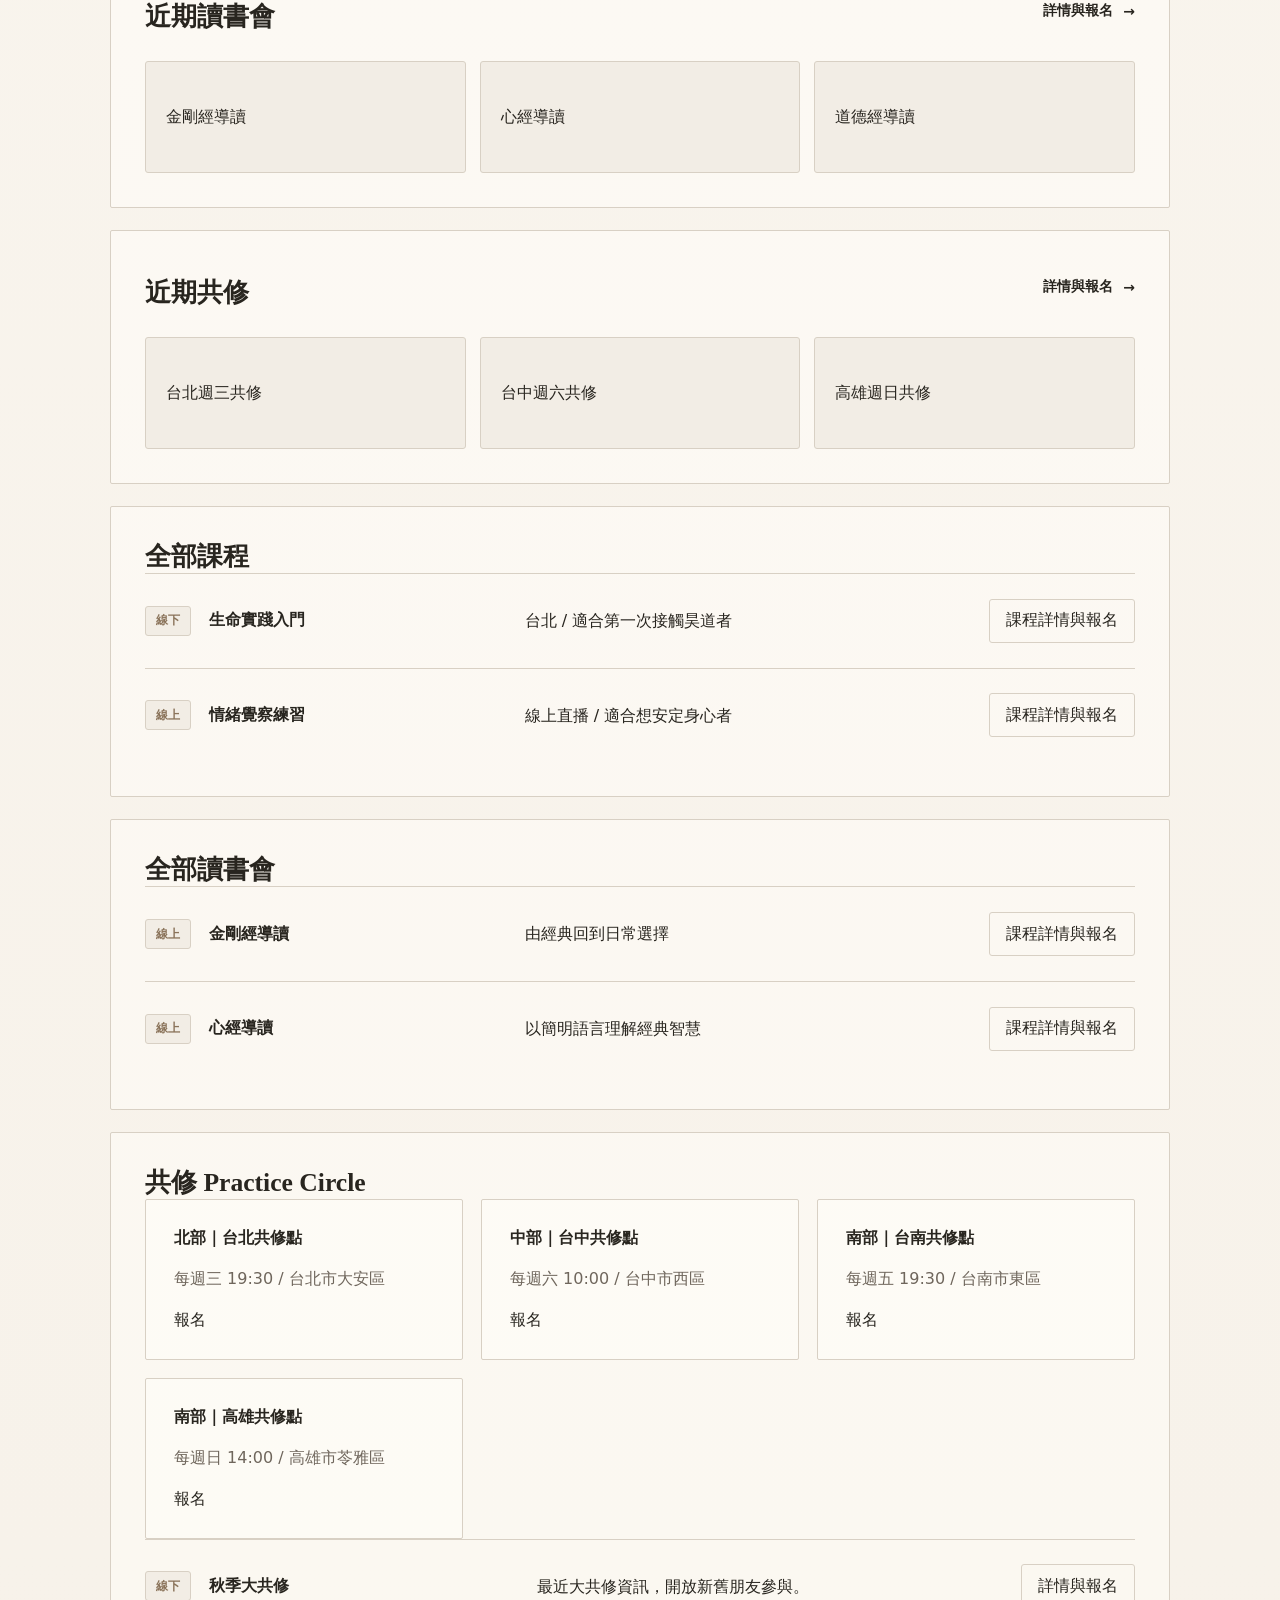
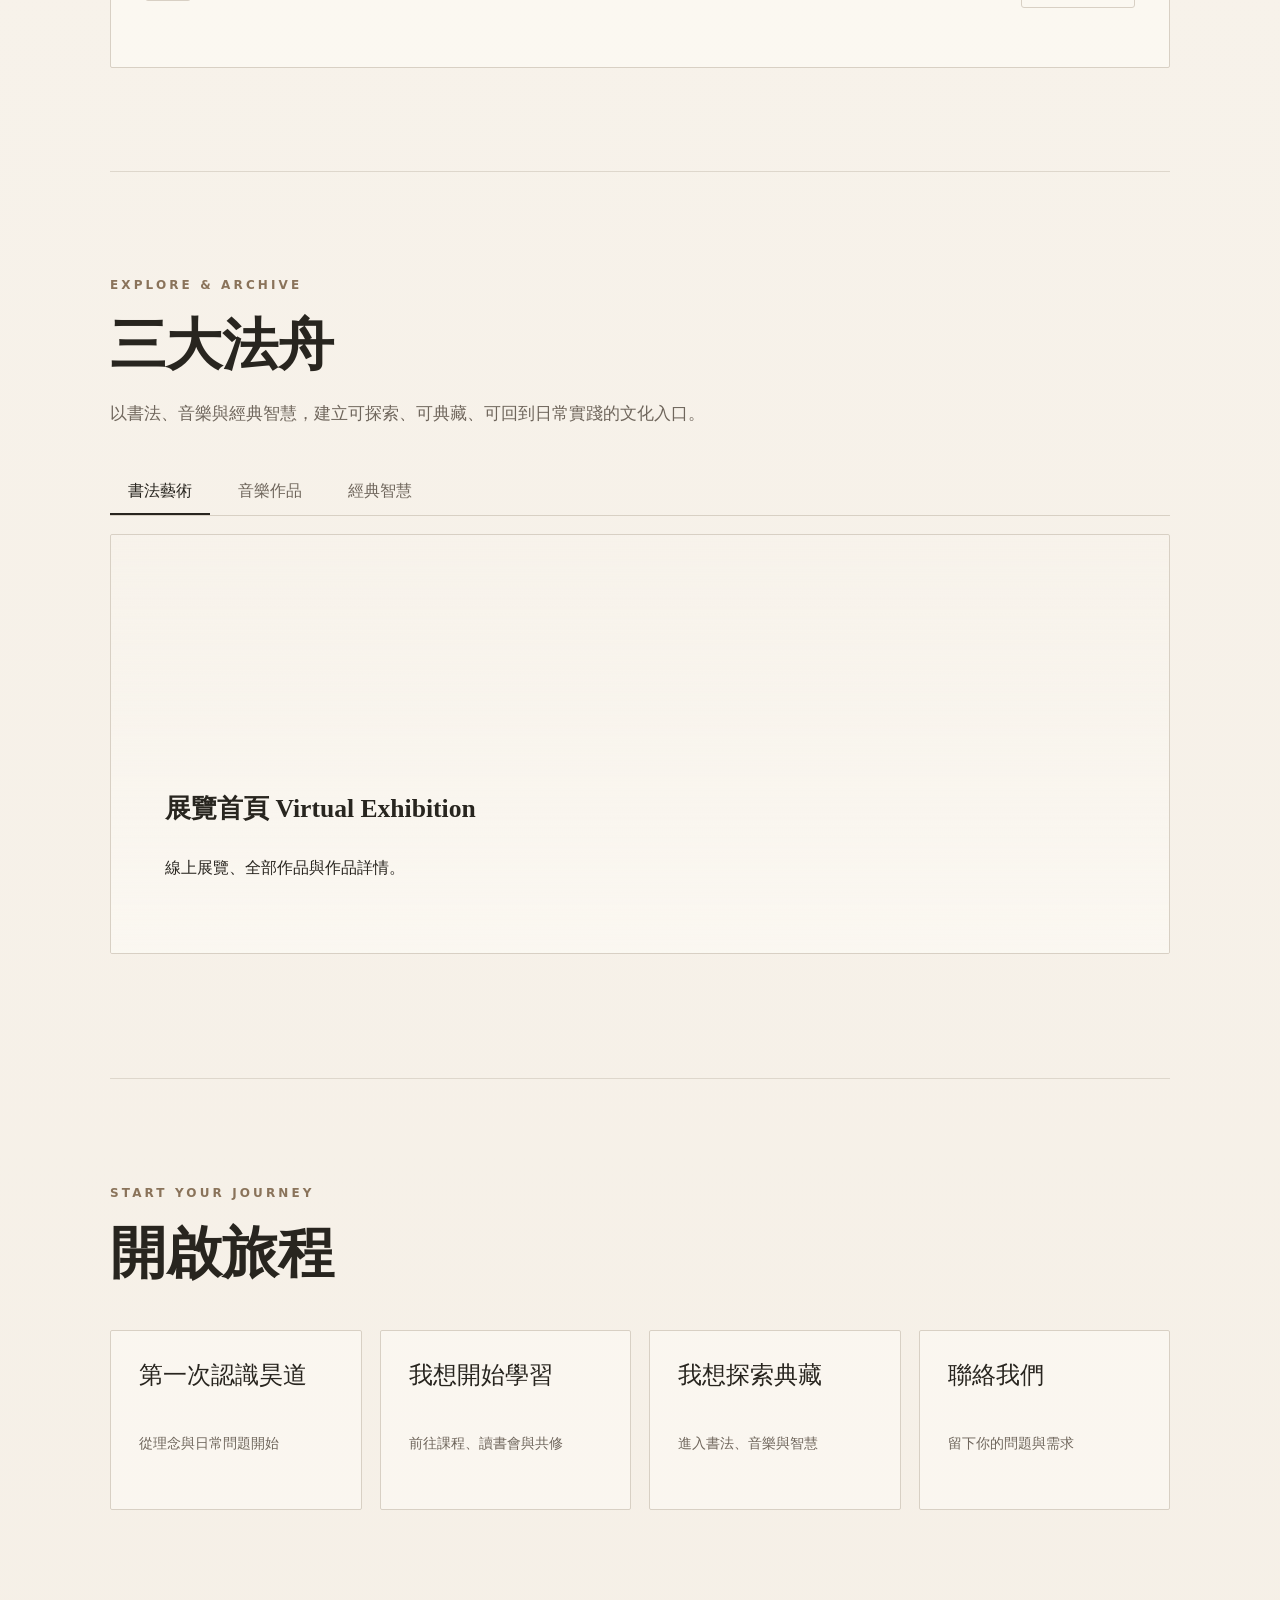
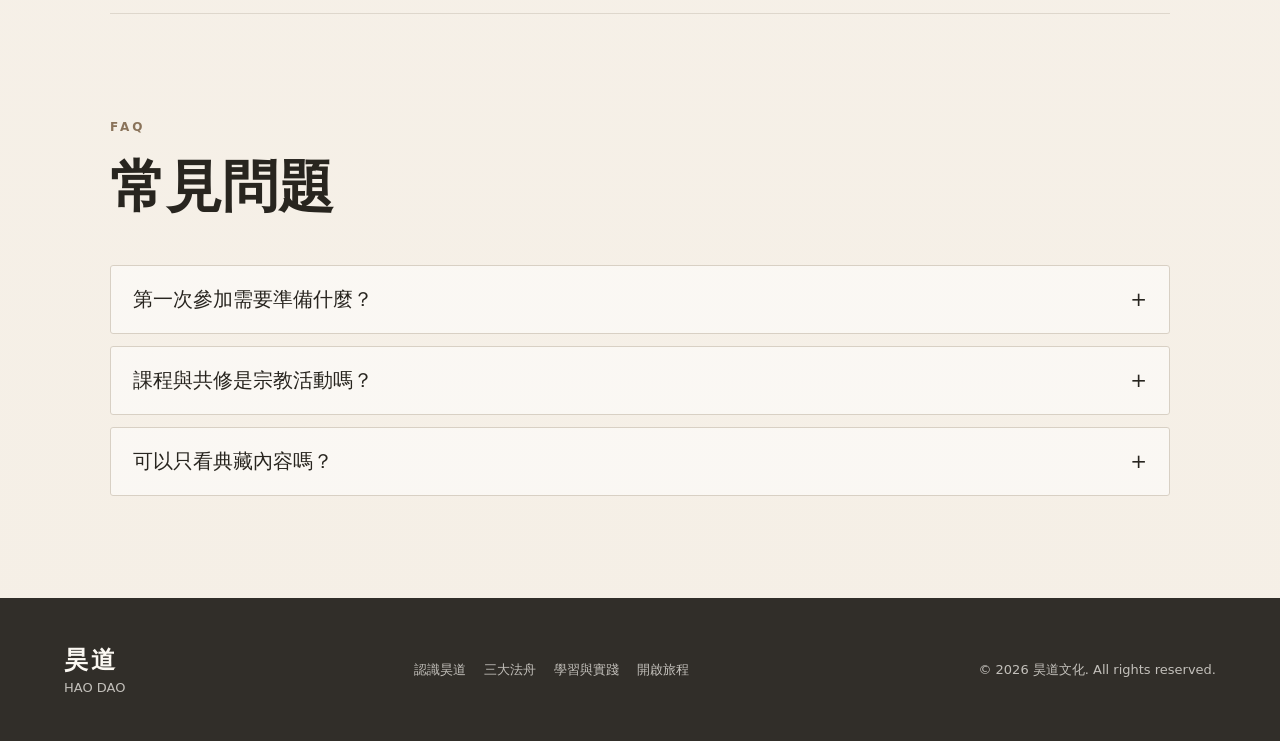
==== commit 520b4169: "Add files via upload" ====
--- a/index.html
+++ b/index.html
@@ -36,7 +36,7 @@
     <main>
       <section id="home" class="hero section-dark">
         <div class="carousel" data-carousel>
-          <div class="slide is-active" style="background-image:url('assets/hero-calligraphy.svg')"></div>
+          <div class="slide is-active" style="background-image:url('assets/flowing-calligraphy-hero.png')"></div>
           <div class="slide" style="background-image:url('assets/quiet-room.svg')"></div>
           <div class="slide" style="background-image:url('assets/music-strings.svg')"></div>
         </div>
--- a/styles.css
+++ b/styles.css
@@ -202,19 +202,21 @@
   inset: 0;
   z-index: 2;
   background:
-    linear-gradient(90deg, rgba(251, 248, 242, .92) 0%, rgba(251, 248, 242, .56) 44%, rgba(251, 248, 242, .08) 100%),
-    linear-gradient(0deg, rgba(251, 248, 242, .72), transparent 50%);
+    linear-gradient(90deg, rgba(251, 248, 242, .94) 0%, rgba(251, 248, 242, .62) 34%, rgba(251, 248, 242, .12) 100%),
+    radial-gradient(circle at 22% 45%, rgba(255, 253, 248, .72), transparent 34%),
+    linear-gradient(0deg, rgba(251, 248, 242, .62), transparent 50%);
 }
 
 .ink-flow {
-  z-index: 1;
-  mix-blend-mode: screen;
-  opacity: .82;
+  z-index: 3;
+  pointer-events: none;
+  mix-blend-mode: normal;
+  opacity: 1;
 }
 
 .hero-content {
   position: relative;
-  z-index: 3;
+  z-index: 4;
   max-width: 620px;
 }
 
@@ -292,7 +294,7 @@
 
 .carousel-dots {
   position: absolute;
-  z-index: 4;
+  z-index: 5;
   right: clamp(24px, 6vw, 88px);
   bottom: 56px;
   display: flex;
@@ -823,7 +825,5 @@
     animation-iteration-count: 1 !important;
     transition-duration: .01ms !important;
   }
-  .ink-flow {
-    display: none;
-  }
-}
+  .ink-flow { opacity: .35; }
+}
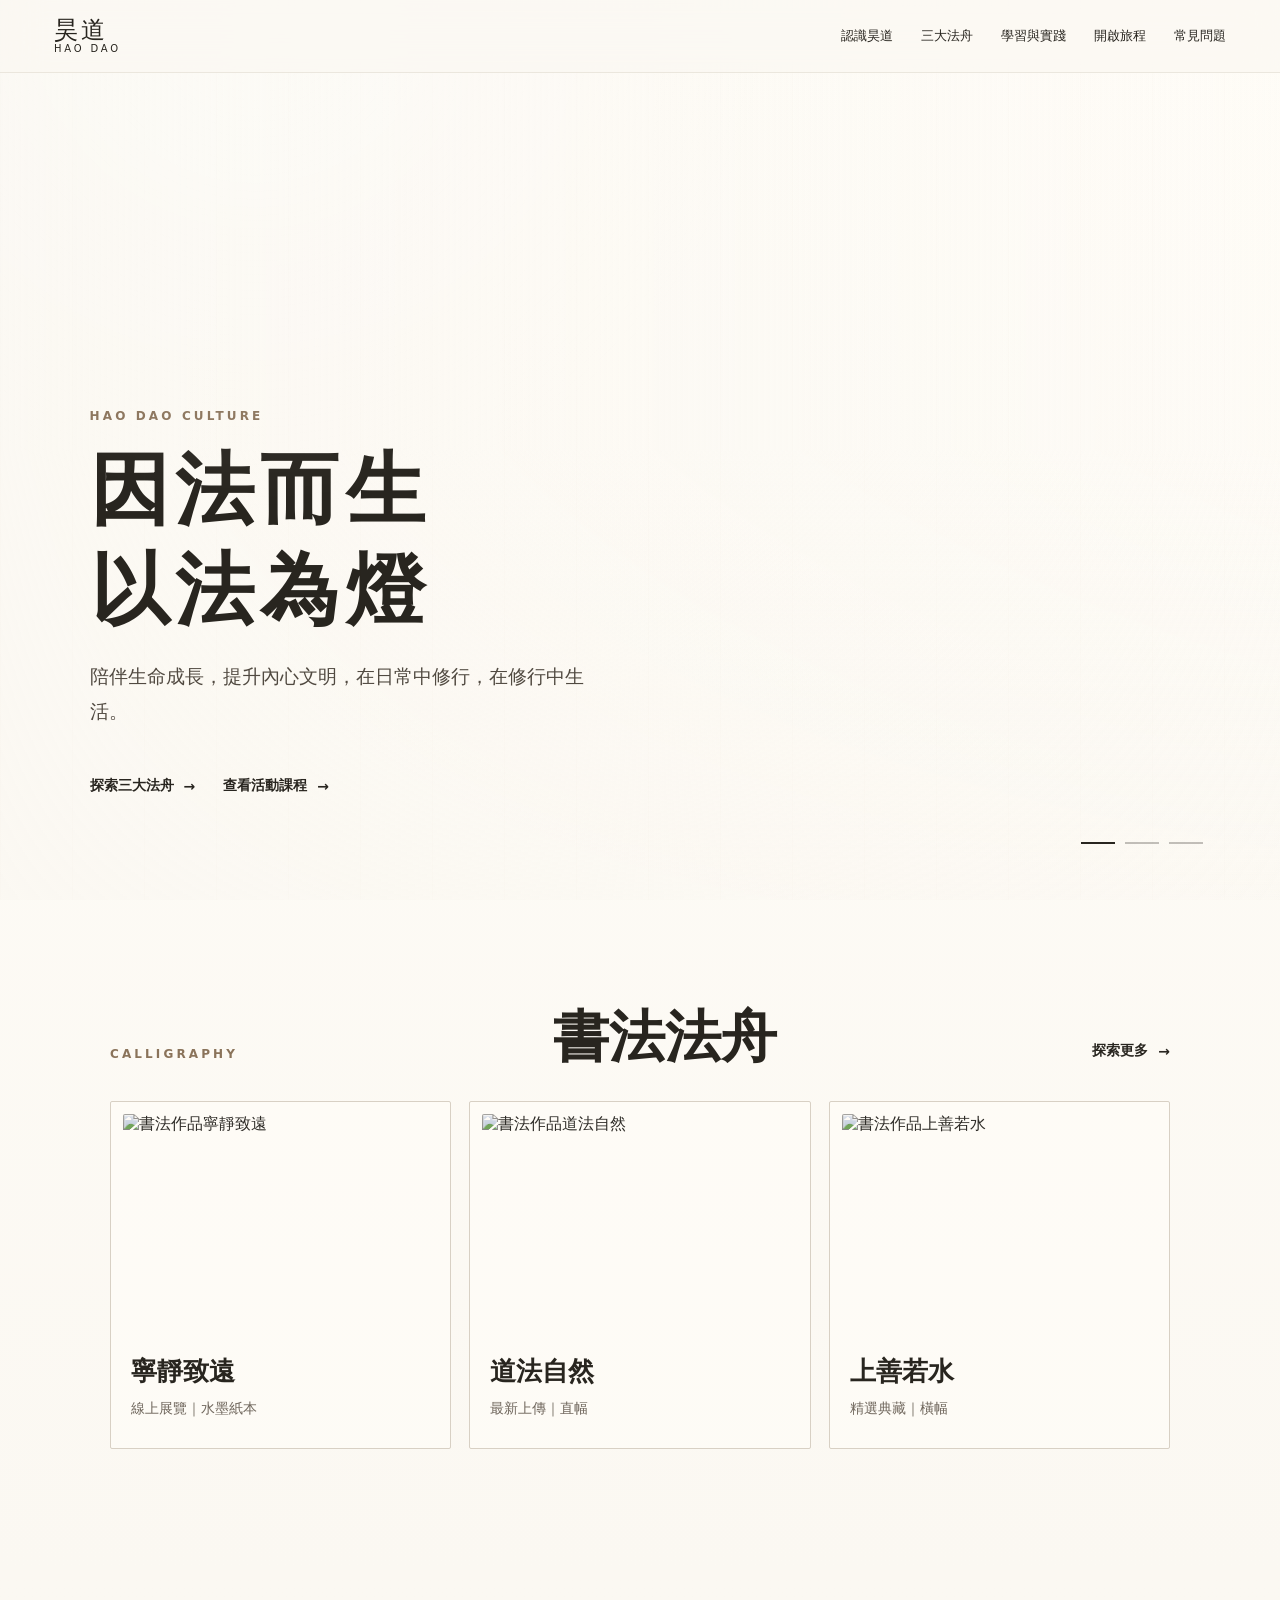
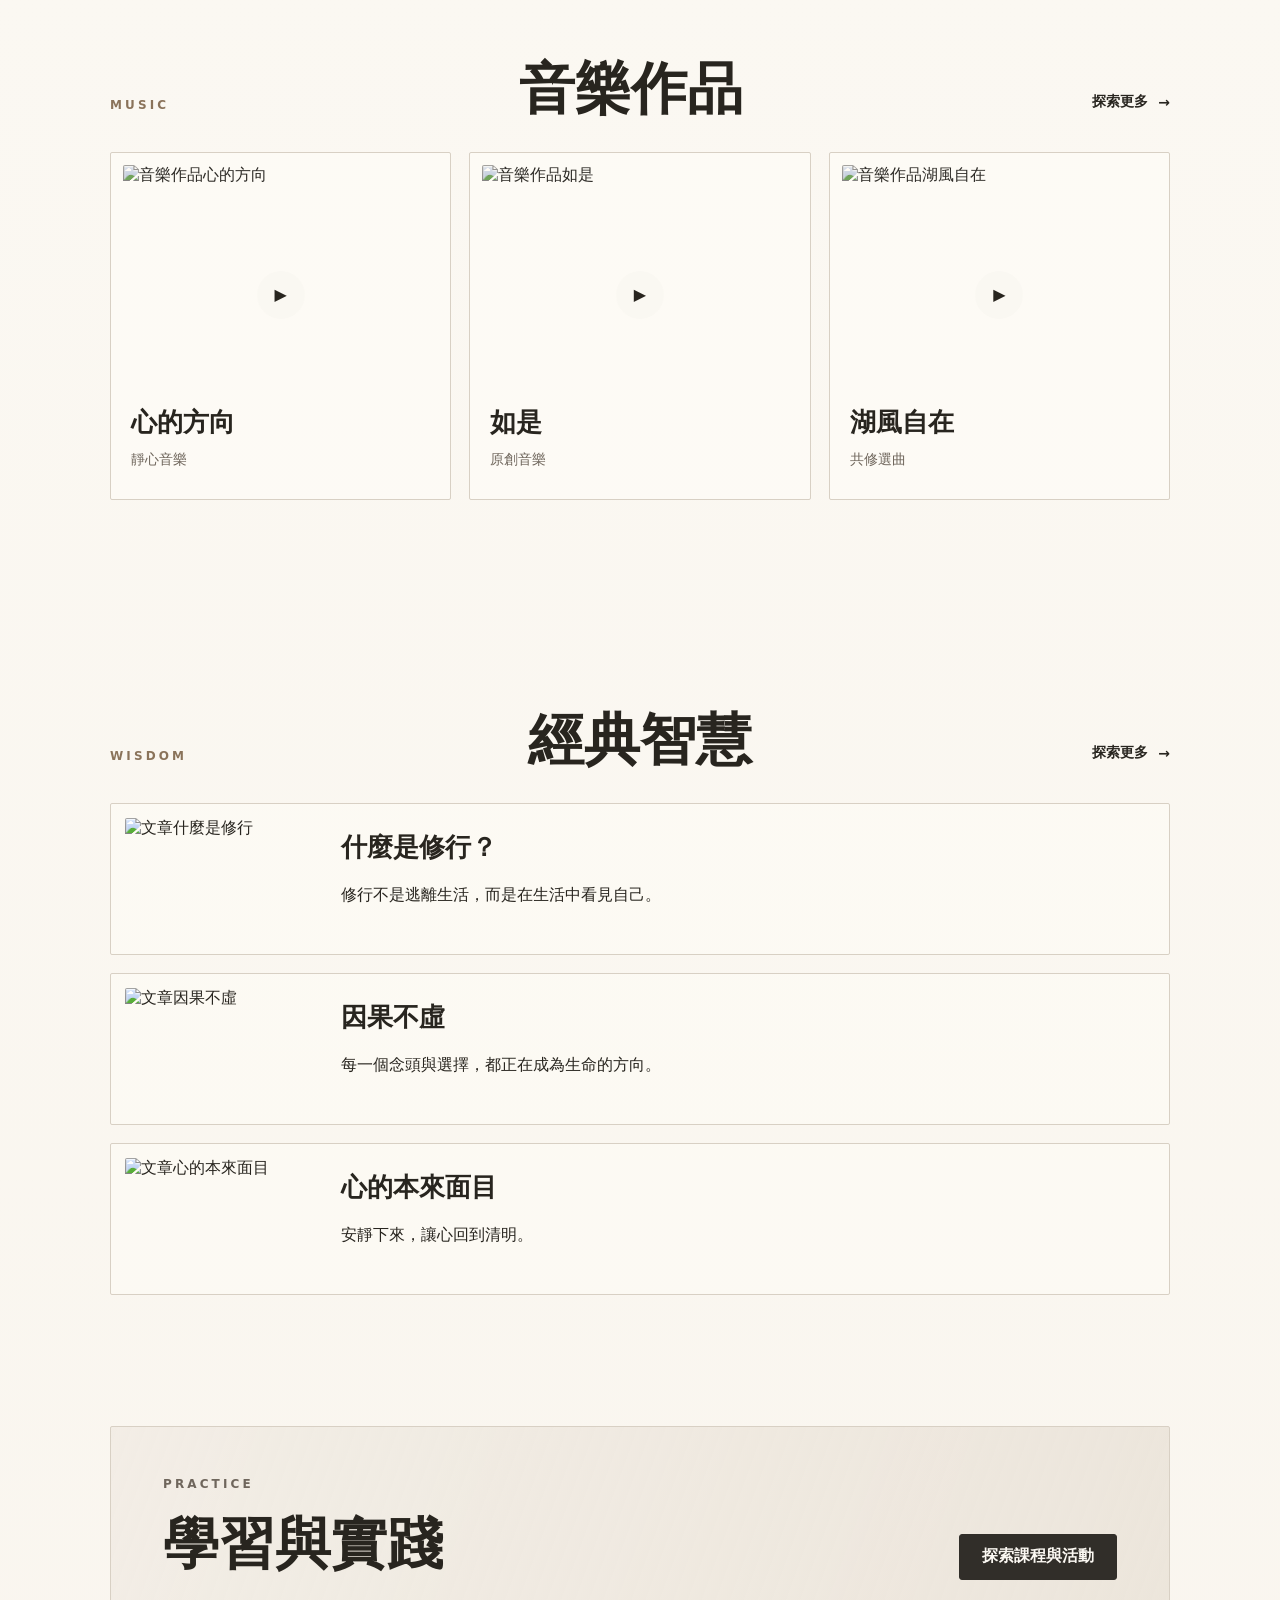
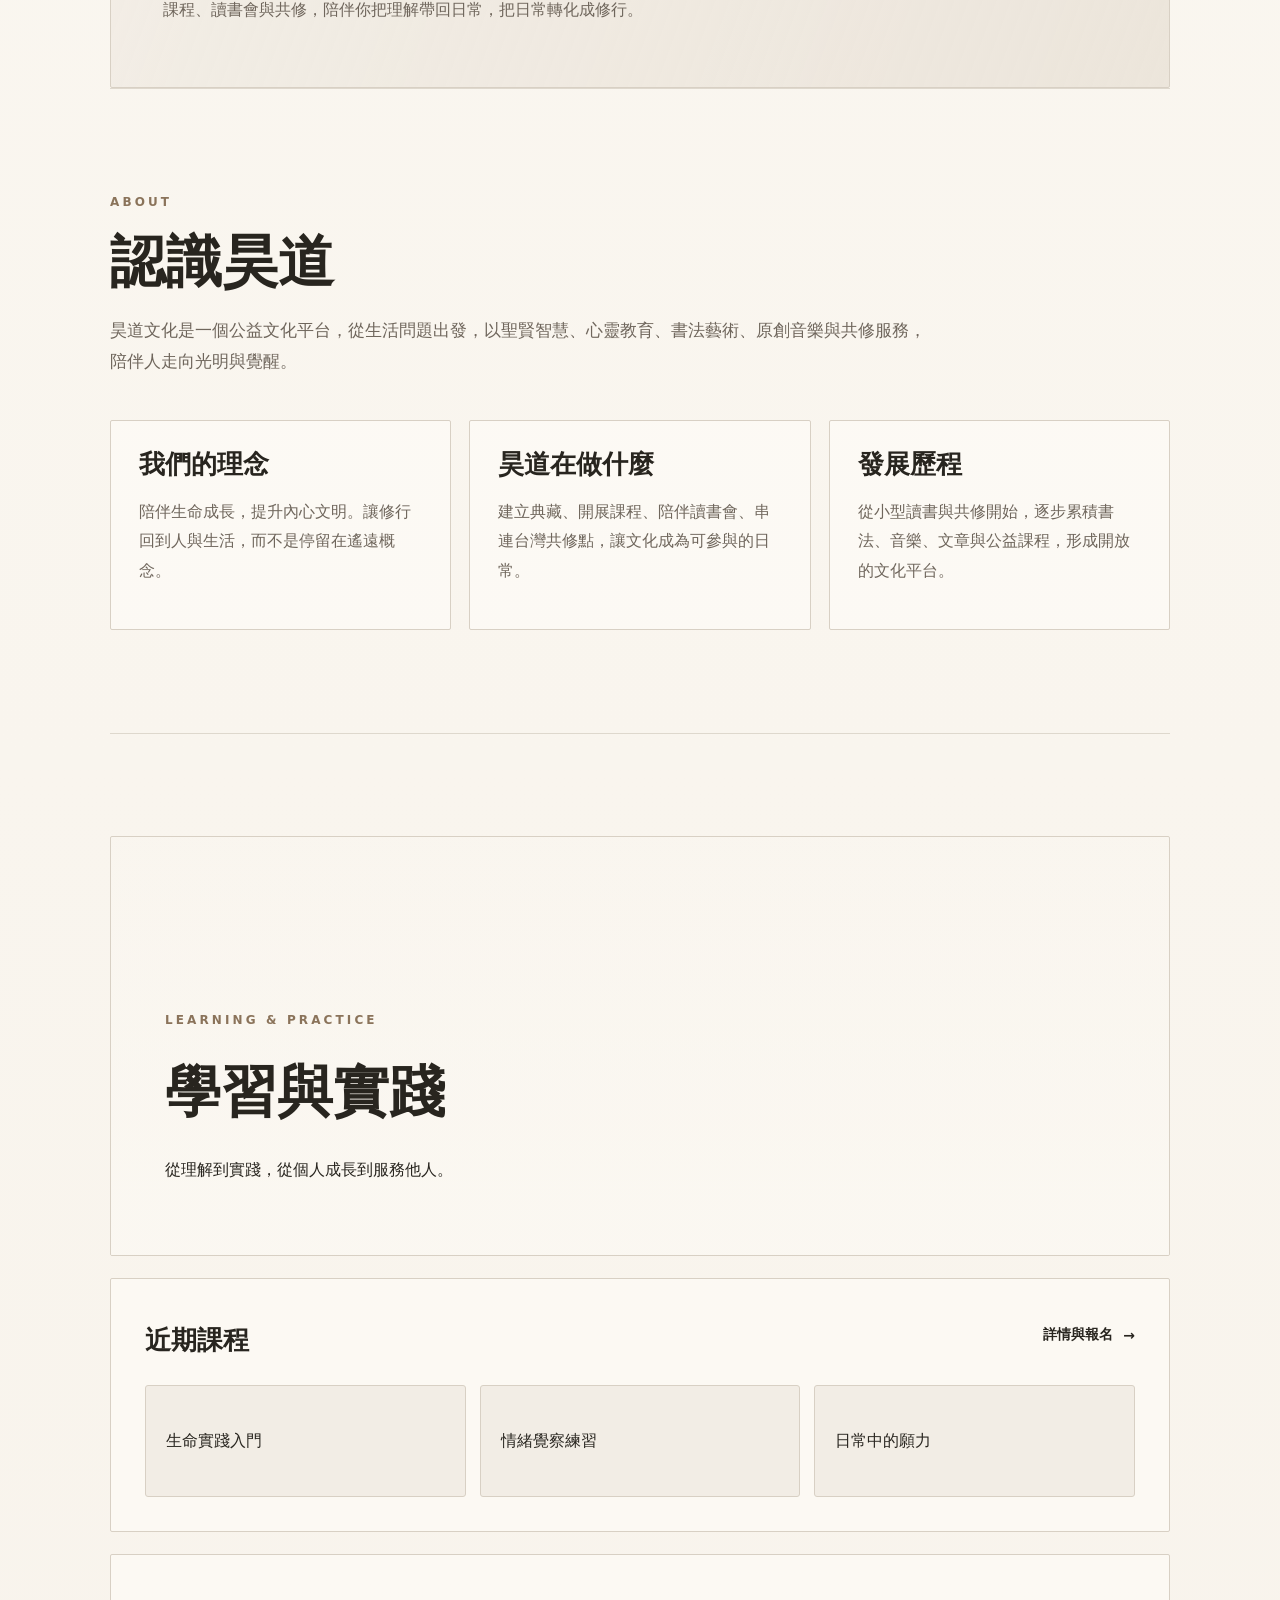
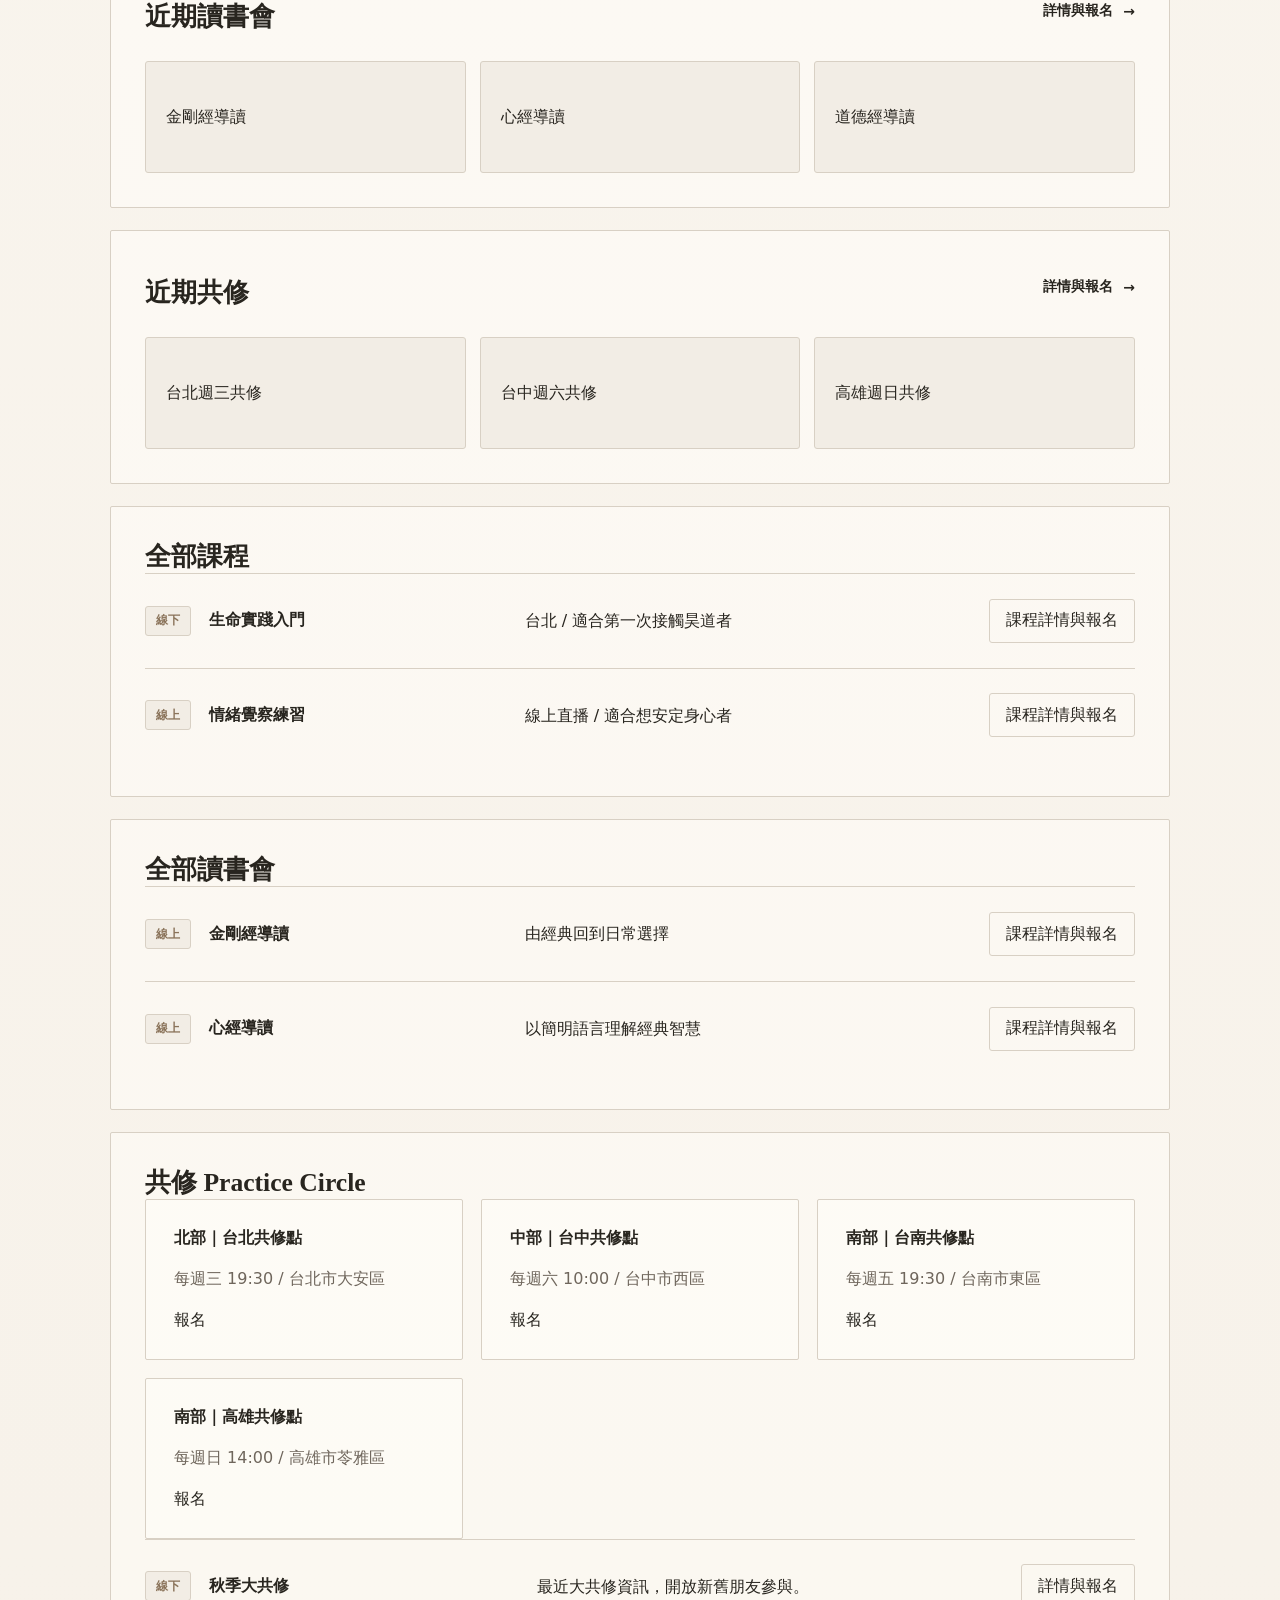
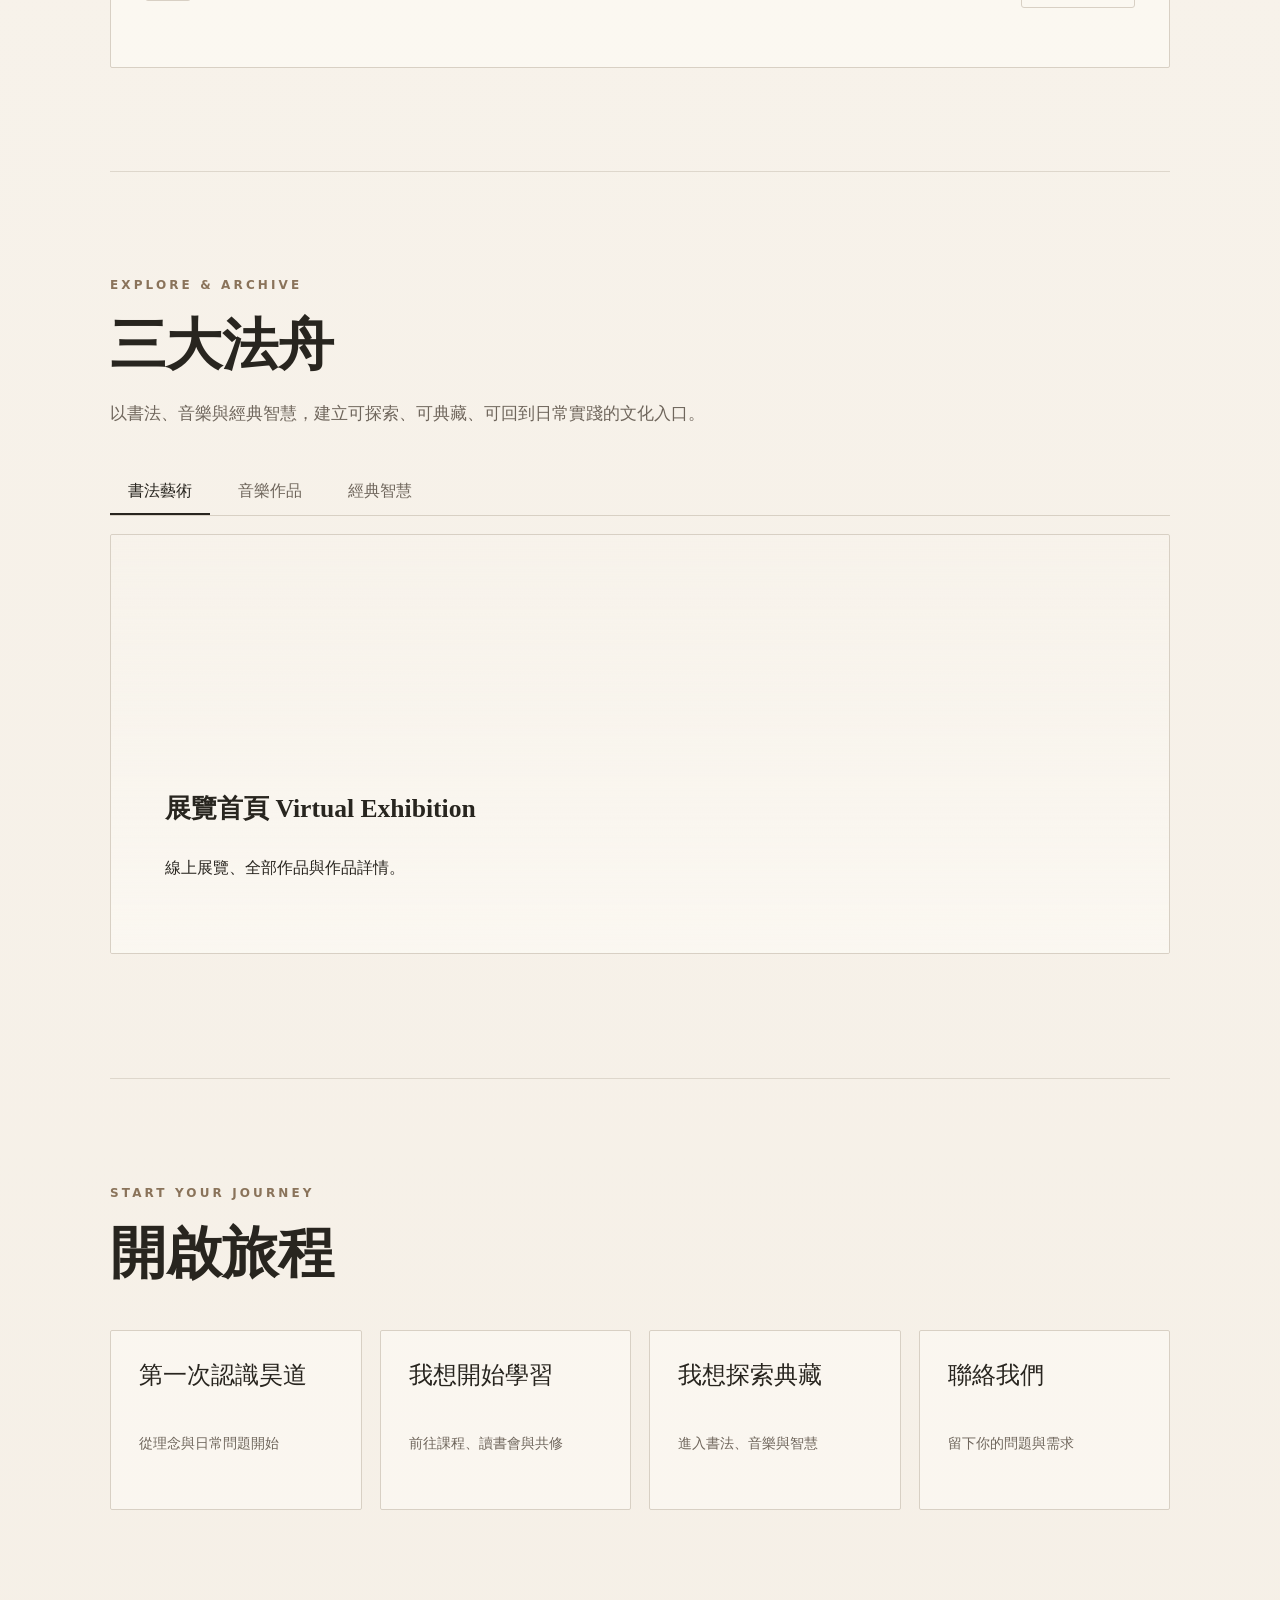
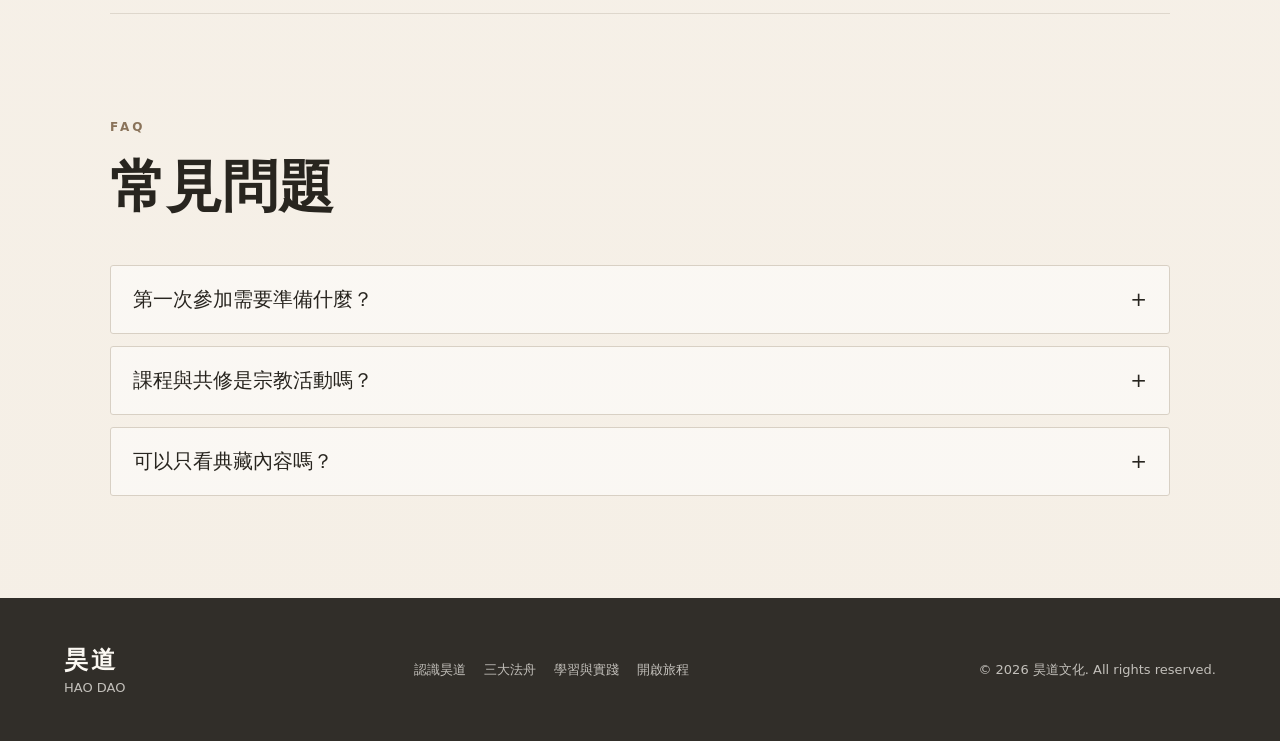
==== commit bd567f5b: "Add files via upload" ====
--- a/index.html
+++ b/index.html
@@ -36,7 +36,7 @@
     <main>
       <section id="home" class="hero section-dark">
         <div class="carousel" data-carousel>
-          <div class="slide is-active" style="background-image:url('assets/flowing-calligraphy-hero.png')"></div>
+          <div class="slide is-active" style="background-image:url('assets/hero-calligraphy.svg')"></div>
           <div class="slide" style="background-image:url('assets/quiet-room.svg')"></div>
           <div class="slide" style="background-image:url('assets/music-strings.svg')"></div>
         </div>
--- a/styles.css
+++ b/styles.css
@@ -202,21 +202,19 @@
   inset: 0;
   z-index: 2;
   background:
-    linear-gradient(90deg, rgba(251, 248, 242, .94) 0%, rgba(251, 248, 242, .62) 34%, rgba(251, 248, 242, .12) 100%),
-    radial-gradient(circle at 22% 45%, rgba(255, 253, 248, .72), transparent 34%),
-    linear-gradient(0deg, rgba(251, 248, 242, .62), transparent 50%);
+    linear-gradient(90deg, rgba(251, 248, 242, .92) 0%, rgba(251, 248, 242, .56) 44%, rgba(251, 248, 242, .08) 100%),
+    linear-gradient(0deg, rgba(251, 248, 242, .72), transparent 50%);
 }
 
 .ink-flow {
-  z-index: 3;
-  pointer-events: none;
-  mix-blend-mode: normal;
-  opacity: 1;
+  z-index: 1;
+  mix-blend-mode: screen;
+  opacity: .82;
 }
 
 .hero-content {
   position: relative;
-  z-index: 4;
+  z-index: 3;
   max-width: 620px;
 }
 
@@ -294,7 +292,7 @@
 
 .carousel-dots {
   position: absolute;
-  z-index: 5;
+  z-index: 4;
   right: clamp(24px, 6vw, 88px);
   bottom: 56px;
   display: flex;
@@ -825,5 +823,7 @@
     animation-iteration-count: 1 !important;
     transition-duration: .01ms !important;
   }
-  .ink-flow { opacity: .35; }
-}
+  .ink-flow {
+    display: none;
+  }
+}
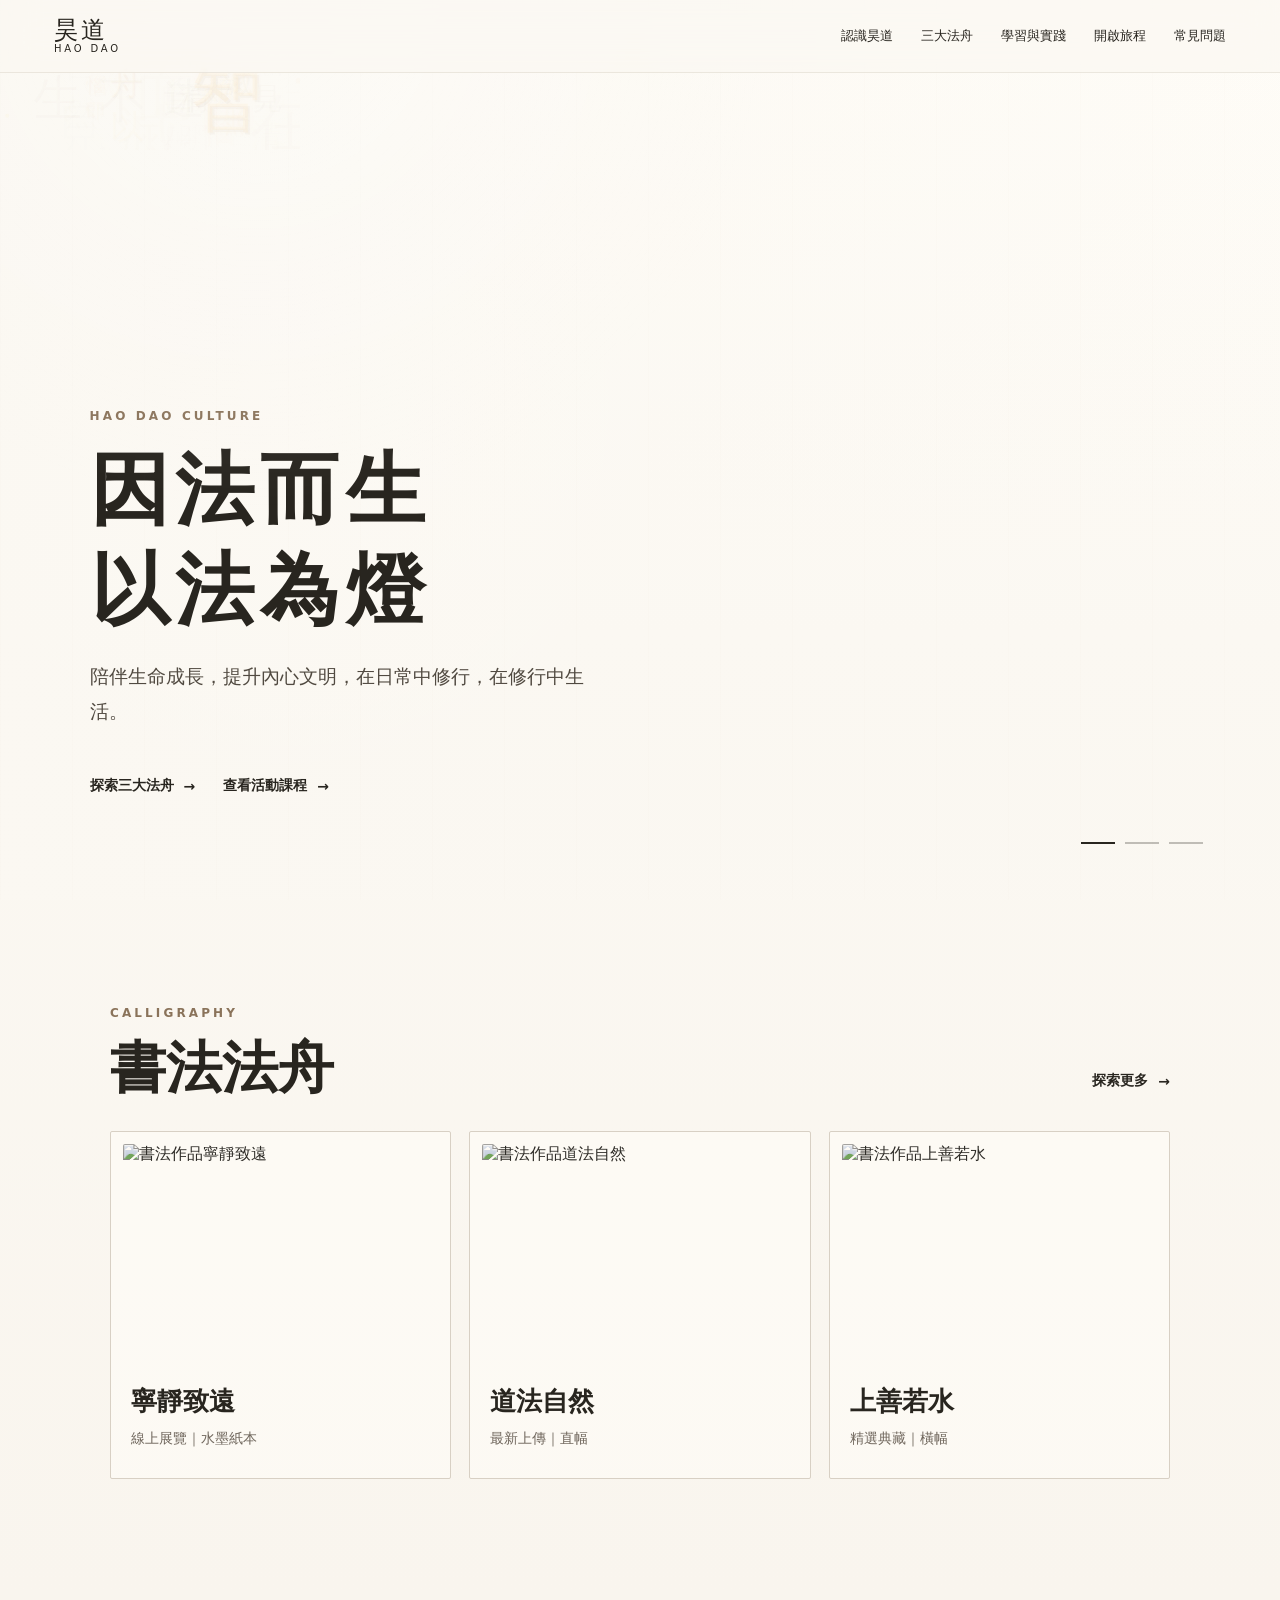
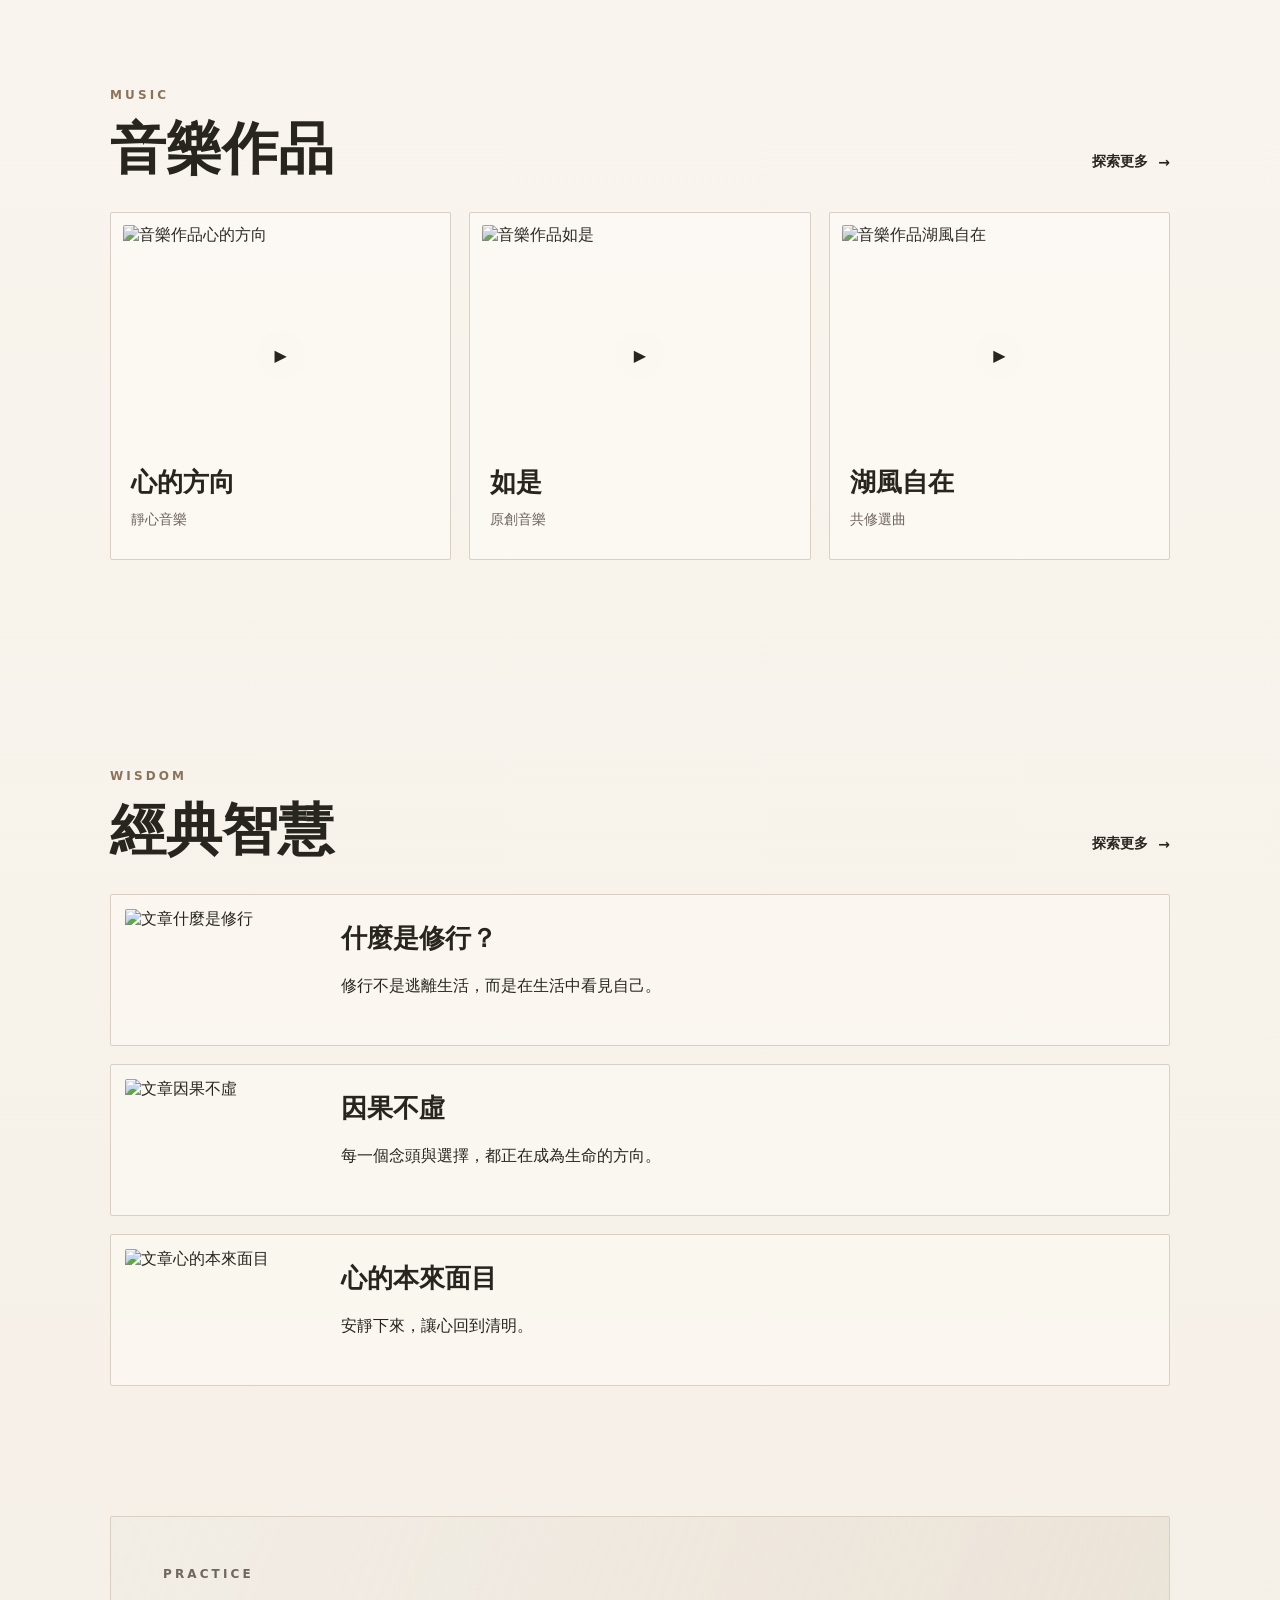
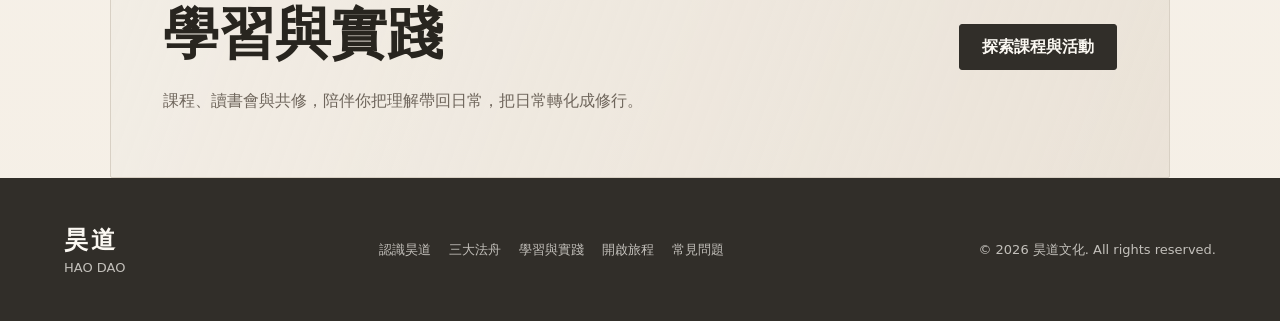
==== commit 8ed11163: "Add files via upload" ====
--- a/index.html
+++ b/index.html
@@ -4,21 +4,21 @@
     <meta charset="utf-8" />
     <meta name="viewport" content="width=device-width, initial-scale=1" />
     <title>昊道文化 HAO DAO</title>
-    <meta name="description" content="昊道文化網站原型：書法、音樂、經典智慧、學習實踐與開啟旅程。" />
+    <meta name="description" content="昊道文化：書法、音樂、經典智慧、學習實踐與開啟旅程。" />
     <link rel="stylesheet" href="styles.css" />
   </head>
   <body>
     <header class="site-header" data-header>
-      <a class="brand" href="#home" aria-label="回到首頁">
+      <a class="brand" href="index.html" aria-label="回到首頁">
         <span class="brand-mark">昊道</span>
         <span class="brand-sub">HAO DAO</span>
       </a>
       <nav class="desktop-nav" aria-label="主選單">
-        <a href="#about">認識昊道</a>
-        <a href="#archive">三大法舟</a>
-        <a href="#learning">學習與實踐</a>
-        <a href="#journey">開啟旅程</a>
-        <a href="#faq">常見問題</a>
+        <a href="about.html">認識昊道</a>
+        <a href="archive.html">三大法舟</a>
+        <a href="learning.html">學習與實踐</a>
+        <a href="journey.html">開啟旅程</a>
+        <a href="faq.html">常見問題</a>
       </nav>
       <button class="menu-button" type="button" aria-label="開啟選單" data-menu-button>
         <span></span><span></span>
@@ -26,17 +26,17 @@
     </header>
 
     <nav class="mobile-panel" data-mobile-panel aria-label="手機選單">
-      <a href="#about">認識昊道</a>
-      <a href="#archive">三大法舟</a>
-      <a href="#learning">學習與實踐</a>
-      <a href="#journey">開啟旅程</a>
-      <a href="#faq">常見問題</a>
+      <a href="about.html">認識昊道</a>
+      <a href="archive.html">三大法舟</a>
+      <a href="learning.html">學習與實踐</a>
+      <a href="journey.html">開啟旅程</a>
+      <a href="faq.html">常見問題</a>
     </nav>
 
     <main>
-      <section id="home" class="hero section-dark">
+      <section class="hero section-dark">
         <div class="carousel" data-carousel>
-          <div class="slide is-active" style="background-image:url('assets/hero-calligraphy.svg')"></div>
+          <div class="slide is-active" style="background-image:url('assets/flowing-calligraphy-hero.png')"></div>
           <div class="slide" style="background-image:url('assets/quiet-room.svg')"></div>
           <div class="slide" style="background-image:url('assets/music-strings.svg')"></div>
         </div>
@@ -46,8 +46,8 @@
           <h1>因法而生<br />以法為燈</h1>
           <p>陪伴生命成長，提升內心文明，在日常中修行，在修行中生活。</p>
           <div class="hero-actions">
-            <a class="text-link light" href="#archive">探索三大法舟</a>
-            <a class="text-link light" href="#learning">查看活動課程</a>
+            <a class="text-link light" href="archive.html">探索三大法舟</a>
+            <a class="text-link light" href="learning.html">查看活動課程</a>
           </div>
         </div>
         <div class="carousel-dots" data-dots aria-label="輪播控制"></div>
@@ -55,9 +55,11 @@
 
       <section class="content-section reveal">
         <div class="section-heading">
-          <p class="eyebrow">CALLIGRAPHY</p>
-          <h2>書法法舟</h2>
-          <a class="text-link" href="#calligraphy">探索更多</a>
+          <div>
+            <p class="eyebrow">CALLIGRAPHY</p>
+            <h2>書法法舟</h2>
+          </div>
+          <a class="text-link" href="archive.html#calligraphy">探索更多</a>
         </div>
         <div class="card-row">
           <article class="art-card" data-detail="書法作品｜寧靜致遠|線上展覽新作，以筆勢呈現由定入明的心境。|68 × 136 cm / 水墨紙本">
@@ -80,9 +82,11 @@
 
       <section class="content-section reveal">
         <div class="section-heading">
-          <p class="eyebrow">MUSIC</p>
-          <h2>音樂作品</h2>
-          <a class="text-link" href="#music">探索更多</a>
+          <div>
+            <p class="eyebrow">MUSIC</p>
+            <h2>音樂作品</h2>
+          </div>
+          <a class="text-link" href="archive.html#music">探索更多</a>
         </div>
         <div class="card-row">
           <article class="art-card music-card" data-detail="音樂作品｜心的方向|以琴音與低吟陪伴安靜覺察。|03:42 / 靜心音樂">
@@ -108,9 +112,11 @@
 
       <section class="content-section reveal">
         <div class="section-heading">
-          <p class="eyebrow">WISDOM</p>
-          <h2>經典智慧</h2>
-          <a class="text-link" href="#wisdom">探索更多</a>
+          <div>
+            <p class="eyebrow">WISDOM</p>
+            <h2>經典智慧</h2>
+          </div>
+          <a class="text-link" href="archive.html#wisdom">探索更多</a>
         </div>
         <div class="article-list">
           <article data-detail="經典智慧｜什麼是修行？|修行不是逃離生活，而是在生活中看見自己。|閱讀時間 6 分鐘">
@@ -121,7 +127,7 @@
             <img src="assets/mountain-wisdom.svg" alt="文章因果不虛" />
             <div><h3>因果不虛</h3><p>每一個念頭與選擇，都正在成為生命的方向。</p></div>
           </article>
-          <article data-detail="經典智慧｜心的本來面目|本日只是，照見當作，只是忘了如何回來。|閱讀時間 7 分鐘">
+          <article data-detail="經典智慧｜心的本來面目|安靜下來，讓心回到清明。|閱讀時間 7 分鐘">
             <img src="assets/hero-calligraphy.svg" alt="文章心的本來面目" />
             <div><h3>心的本來面目</h3><p>安靜下來，讓心回到清明。</p></div>
           </article>
@@ -134,131 +140,19 @@
           <h2>學習與實踐</h2>
           <p>課程、讀書會與共修，陪伴你把理解帶回日常，把日常轉化成修行。</p>
         </div>
-        <a class="button" href="#learning">探索課程與活動</a>
-      </section>
-
-      <section id="about" class="page-section reveal">
-        <div class="page-hero">
-          <p class="eyebrow">ABOUT</p>
-          <h2>認識昊道</h2>
-          <p>昊道文化是一個公益文化平台，從生活問題出發，以聖賢智慧、心靈教育、書法藝術、原創音樂與共修服務，陪伴人走向光明與覺醒。</p>
-        </div>
-        <div class="split-grid">
-          <article><h3>我們的理念</h3><p>陪伴生命成長，提升內心文明。讓修行回到人與生活，而不是停留在遙遠概念。</p></article>
-          <article><h3>昊道在做什麼</h3><p>建立典藏、開展課程、陪伴讀書會、串連台灣共修點，讓文化成為可參與的日常。</p></article>
-          <article><h3>發展歷程</h3><p>從小型讀書與共修開始，逐步累積書法、音樂、文章與公益課程，形成開放的文化平台。</p></article>
-        </div>
-      </section>
-
-      <section id="learning" class="page-section reveal">
-        <div class="image-hero" style="background-image:url('assets/quiet-room.svg')">
-          <p class="eyebrow">LEARNING & PRACTICE</p>
-          <h2>學習與實踐</h2>
-          <p>從理解到實踐，從個人成長到服務他人。</p>
-        </div>
-
-        <div class="program-block">
-          <div class="section-heading"><h3>近期課程</h3><a class="text-link" href="#courses">詳情與報名</a></div>
-          <div class="mini-row">
-            <button class="mini-card" data-detail="課程｜生命實踐入門|時間：8/16 14:00，地點：台北，適合第一次接觸者。|報名：https://example.com/course-1">生命實踐入門</button>
-            <button class="mini-card" data-detail="課程｜情緒覺察練習|時間：8/23 19:30，線上課程，適合想安定身心者。|報名：https://example.com/course-2">情緒覺察練習</button>
-            <button class="mini-card" data-detail="課程｜日常中的願力|時間：9/06 10:00，台中，適合持續學習者。|報名：https://example.com/course-3">日常中的願力</button>
-          </div>
-        </div>
-
-        <div class="program-block">
-          <div class="section-heading"><h3>近期讀書會</h3><a class="text-link" href="#reading">詳情與報名</a></div>
-          <div class="mini-row">
-            <button class="mini-card" data-detail="讀書會｜金剛經導讀|時間：7/18 線上，適合想理解經典與生活關係者。|報名：https://example.com/reading-1">金剛經導讀</button>
-            <button class="mini-card" data-detail="讀書會｜心經導讀|時間：8/01 線上，從空性看見日常。|報名：https://example.com/reading-2">心經導讀</button>
-            <button class="mini-card" data-detail="讀書會｜道德經導讀|時間：8/15 線上，理解自然與無為。|報名：https://example.com/reading-3">道德經導讀</button>
-          </div>
-        </div>
-
-        <div class="program-block">
-          <div class="section-heading"><h3>近期共修</h3><a class="text-link" href="#practice">詳情與報名</a></div>
-          <div class="mini-row">
-            <button class="mini-card" data-detail="共修｜台北週三共修|每週三 19:30，台北市大安區。|報名：https://example.com/practice-taipei">台北週三共修</button>
-            <button class="mini-card" data-detail="共修｜台中週六共修|每週六 10:00，台中市西區。|報名：https://example.com/practice-taichung">台中週六共修</button>
-            <button class="mini-card" data-detail="共修｜高雄週日共修|每週日 14:00，高雄市苓雅區。|報名：https://example.com/practice-kaohsiung">高雄週日共修</button>
-          </div>
-        </div>
-
-        <div id="courses" class="list-block">
-          <h3>全部課程</h3>
-          <div class="long-card"><span class="tag">線下</span><b>生命實踐入門</b><p>台北 / 適合第一次接觸昊道者</p><button data-detail="課程詳情｜生命實踐入門|課程名稱、時間、地點、適合人群、課程介紹。|報名：https://example.com/course-1">課程詳情與報名</button></div>
-          <div class="long-card"><span class="tag">線上</span><b>情緒覺察練習</b><p>線上直播 / 適合想安定身心者</p><button data-detail="課程詳情｜情緒覺察練習|透過覺察練習，理解情緒與念頭如何牽動生活。|報名：https://example.com/course-2">課程詳情與報名</button></div>
-        </div>
-
-        <div id="reading" class="list-block">
-          <h3>全部讀書會</h3>
-          <div class="long-card"><span class="tag">線上</span><b>金剛經導讀</b><p>由經典回到日常選擇</p><button data-detail="讀書會介紹｜金剛經導讀|主題、時間、地點、適合人群與導讀介紹。|報名：https://example.com/reading-1">課程詳情與報名</button></div>
-          <div class="long-card"><span class="tag">線上</span><b>心經導讀</b><p>以簡明語言理解經典智慧</p><button data-detail="讀書會介紹｜心經導讀|從心經進入觀照、放下與實踐。|報名：https://example.com/reading-2">課程詳情與報名</button></div>
-        </div>
-
-        <div id="practice" class="list-block">
-          <h3>共修 Practice Circle</h3>
-          <div class="practice-grid">
-            <article><h4>北部｜台北共修點</h4><p>每週三 19:30 / 台北市大安區</p><a href="#">報名</a></article>
-            <article><h4>中部｜台中共修點</h4><p>每週六 10:00 / 台中市西區</p><a href="#">報名</a></article>
-            <article><h4>南部｜台南共修點</h4><p>每週五 19:30 / 台南市東區</p><a href="#">報名</a></article>
-            <article><h4>南部｜高雄共修點</h4><p>每週日 14:00 / 高雄市苓雅區</p><a href="#">報名</a></article>
-          </div>
-          <div class="long-card"><span class="tag">線下</span><b>秋季大共修</b><p>最近大共修資訊，開放新舊朋友參與。</p><button data-detail="大共修介紹｜秋季大共修|時間：9/21，地點：台北，適合人群：想穩定共修與服務者。|報名：https://example.com/special-practice">詳情與報名</button></div>
-        </div>
-      </section>
-
-      <section id="archive" class="page-section reveal">
-        <div class="page-hero">
-          <p class="eyebrow">EXPLORE & ARCHIVE</p>
-          <h2>三大法舟</h2>
-          <p>以書法、音樂與經典智慧，建立可探索、可典藏、可回到日常實踐的文化入口。</p>
-        </div>
-        <div class="archive-tabs" data-tabs>
-          <button class="is-active" data-tab="calligraphy">書法藝術</button>
-          <button data-tab="music">音樂作品</button>
-          <button data-tab="wisdom">經典智慧</button>
-        </div>
-        <div id="calligraphy" class="tab-panel is-active" data-panel="calligraphy">
-          <div class="image-hero" style="background-image:url('assets/hero-calligraphy.svg')"><h3>展覽首頁 Virtual Exhibition</h3><p>線上展覽、全部作品與作品詳情。</p></div>
-        </div>
-        <div id="music" class="tab-panel" data-panel="music">
-          <div class="image-hero" style="background-image:url('assets/music-strings.svg')"><h3>音樂首頁 Music</h3><p>音樂首頁、全部作品、作品詳情與播放器。</p></div>
-        </div>
-        <div id="wisdom" class="tab-panel" data-panel="wisdom">
-          <div class="image-hero" style="background-image:url('assets/mountain-wisdom.svg')"><h3>經典首頁 Wisdom</h3><p>經典首頁、全部文章與文章詳情。</p></div>
-        </div>
-      </section>
-
-      <section id="journey" class="page-section reveal">
-        <div class="page-hero">
-          <p class="eyebrow">START YOUR JOURNEY</p>
-          <h2>開啟旅程</h2>
-        </div>
-        <div class="journey-grid">
-          <a href="#about">第一次認識昊道<span>從理念與日常問題開始</span></a>
-          <a href="#learning">我想開始學習<span>前往課程、讀書會與共修</span></a>
-          <a href="#archive">我想探索典藏<span>進入書法、音樂與智慧</span></a>
-          <a href="mailto:hello@example.com">聯絡我們<span>留下你的問題與需求</span></a>
-        </div>
-      </section>
-
-      <section id="faq" class="page-section reveal">
-        <div class="page-hero">
-          <p class="eyebrow">FAQ</p>
-          <h2>常見問題</h2>
-        </div>
-        <div class="faq-list">
-          <button class="faq-item"><span>第一次參加需要準備什麼？</span><p>保持開放與自在即可；每項活動頁面都會列出時間、地點與注意事項。</p></button>
-          <button class="faq-item"><span>課程與共修是宗教活動嗎？</span><p>網站以文化、學習與生命實踐為主，不使用強烈宗教化呈現。</p></button>
-          <button class="faq-item"><span>可以只看典藏內容嗎？</span><p>可以，書法、音樂與文章都會保留公開瀏覽入口。</p></button>
-        </div>
+        <a class="button" href="learning.html">探索課程與活動</a>
       </section>
     </main>
 
     <footer class="site-footer">
       <div><b>昊道</b><span>HAO DAO</span></div>
-      <nav><a href="#about">認識昊道</a><a href="#archive">三大法舟</a><a href="#learning">學習與實踐</a><a href="#journey">開啟旅程</a></nav>
+      <nav>
+        <a href="about.html">認識昊道</a>
+        <a href="archive.html">三大法舟</a>
+        <a href="learning.html">學習與實踐</a>
+        <a href="journey.html">開啟旅程</a>
+        <a href="faq.html">常見問題</a>
+      </nav>
       <p>© 2026 昊道文化. All rights reserved.</p>
     </footer>
 
--- a/styles.css
+++ b/styles.css
@@ -202,19 +202,21 @@
   inset: 0;
   z-index: 2;
   background:
-    linear-gradient(90deg, rgba(251, 248, 242, .92) 0%, rgba(251, 248, 242, .56) 44%, rgba(251, 248, 242, .08) 100%),
-    linear-gradient(0deg, rgba(251, 248, 242, .72), transparent 50%);
+    linear-gradient(90deg, rgba(251, 248, 242, .94) 0%, rgba(251, 248, 242, .62) 34%, rgba(251, 248, 242, .12) 100%),
+    radial-gradient(circle at 22% 45%, rgba(255, 253, 248, .72), transparent 34%),
+    linear-gradient(0deg, rgba(251, 248, 242, .62), transparent 50%);
 }
 
 .ink-flow {
-  z-index: 1;
-  mix-blend-mode: screen;
-  opacity: .82;
+  z-index: 3;
+  pointer-events: none;
+  mix-blend-mode: normal;
+  opacity: 1;
 }
 
 .hero-content {
   position: relative;
-  z-index: 3;
+  z-index: 4;
   max-width: 620px;
 }
 
@@ -292,7 +294,7 @@
 
 .carousel-dots {
   position: absolute;
-  z-index: 4;
+  z-index: 5;
   right: clamp(24px, 6vw, 88px);
   bottom: 56px;
   display: flex;
@@ -317,6 +319,30 @@
   width: min(var(--max), calc(100% - 44px));
   margin: 0 auto;
   padding: clamp(68px, 8vw, 108px) 0;
+}
+
+.subpage {
+  width: min(var(--max), calc(100% - 44px));
+  margin: 0 auto;
+  padding: 118px 0 clamp(70px, 8vw, 110px);
+}
+
+.subpage > .image-hero,
+.subpage > .page-hero,
+.subpage > .program-block,
+.subpage > .list-block,
+.subpage > .journey-grid,
+.subpage > .faq-list,
+.subpage > .timeline {
+  margin-left: 0;
+  margin-right: 0;
+}
+
+.timeline {
+  padding: clamp(22px, 4vw, 34px);
+  border: 1px solid var(--border);
+  border-radius: 2px;
+  background: rgba(255, 253, 248, .48);
 }
 
 .section-heading {
@@ -823,7 +849,5 @@
     animation-iteration-count: 1 !important;
     transition-duration: .01ms !important;
   }
-  .ink-flow {
-    display: none;
-  }
-}
+  .ink-flow { opacity: .35; }
+}
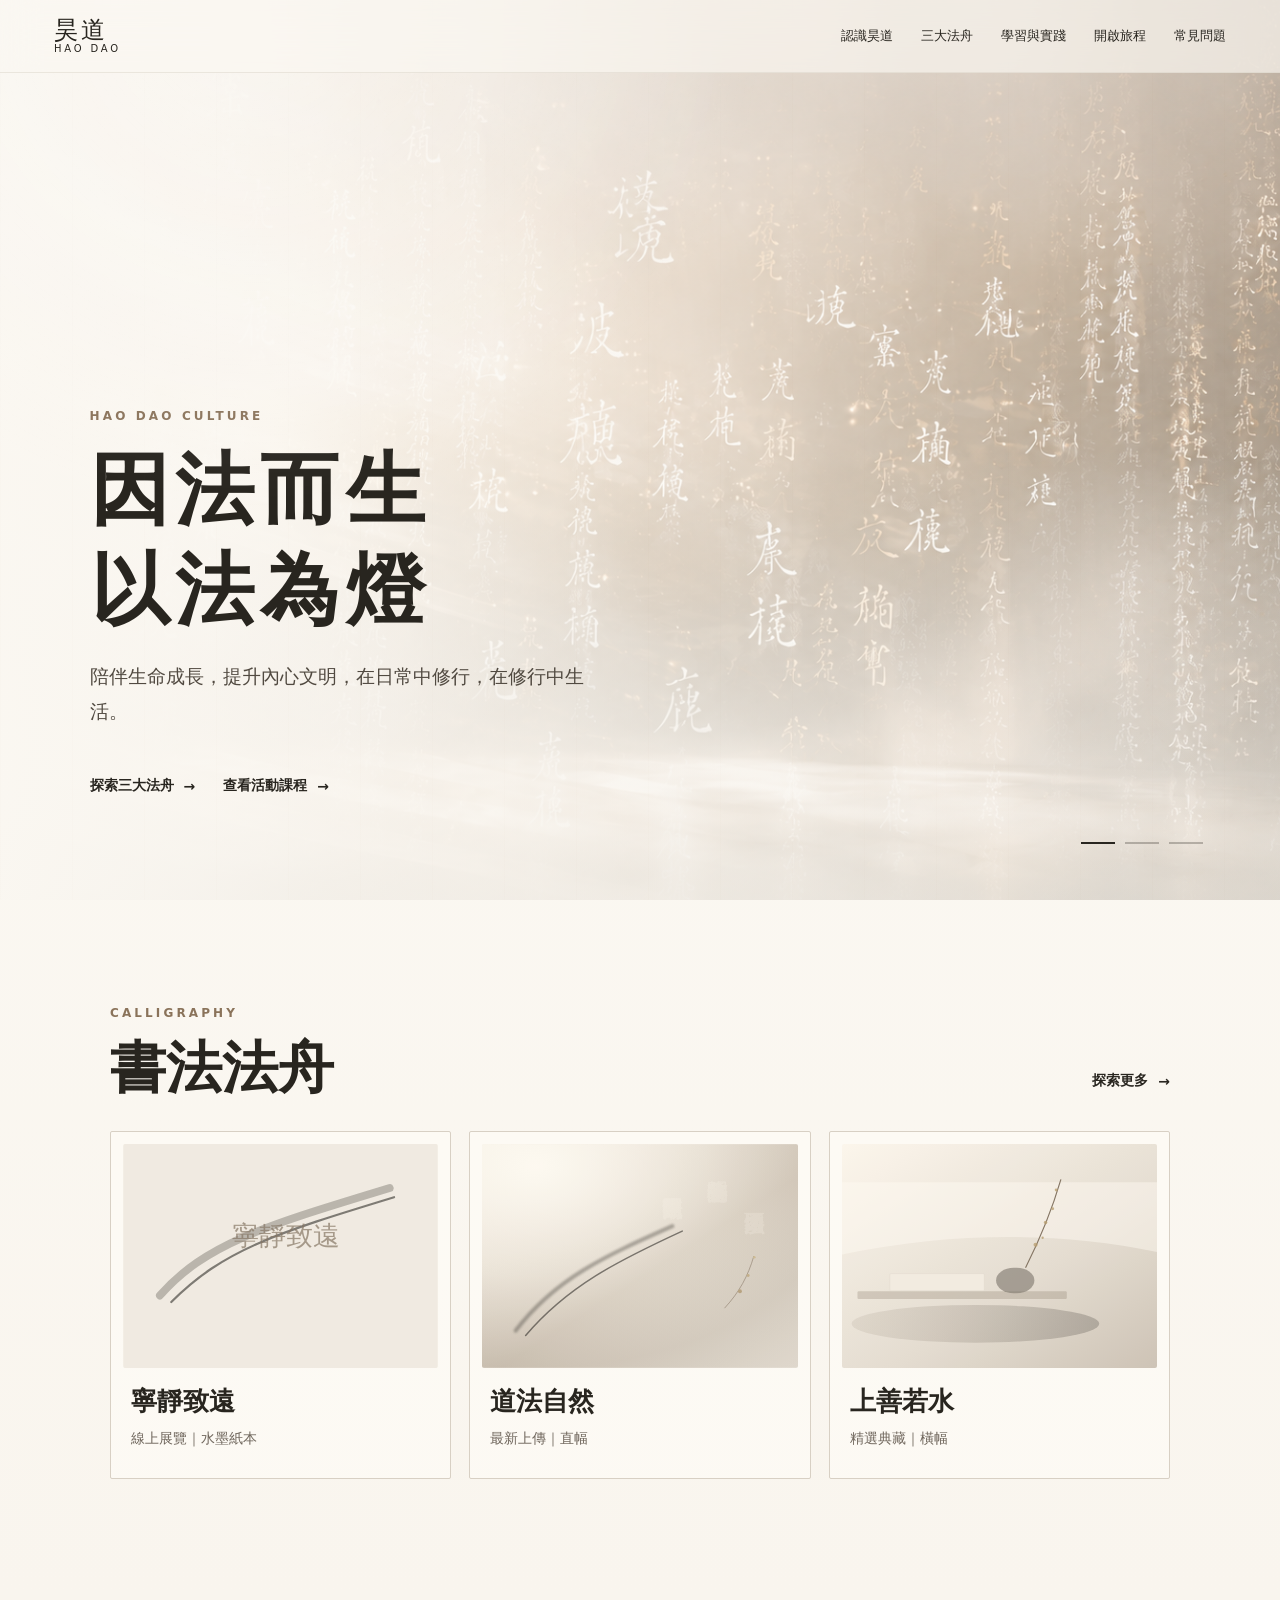
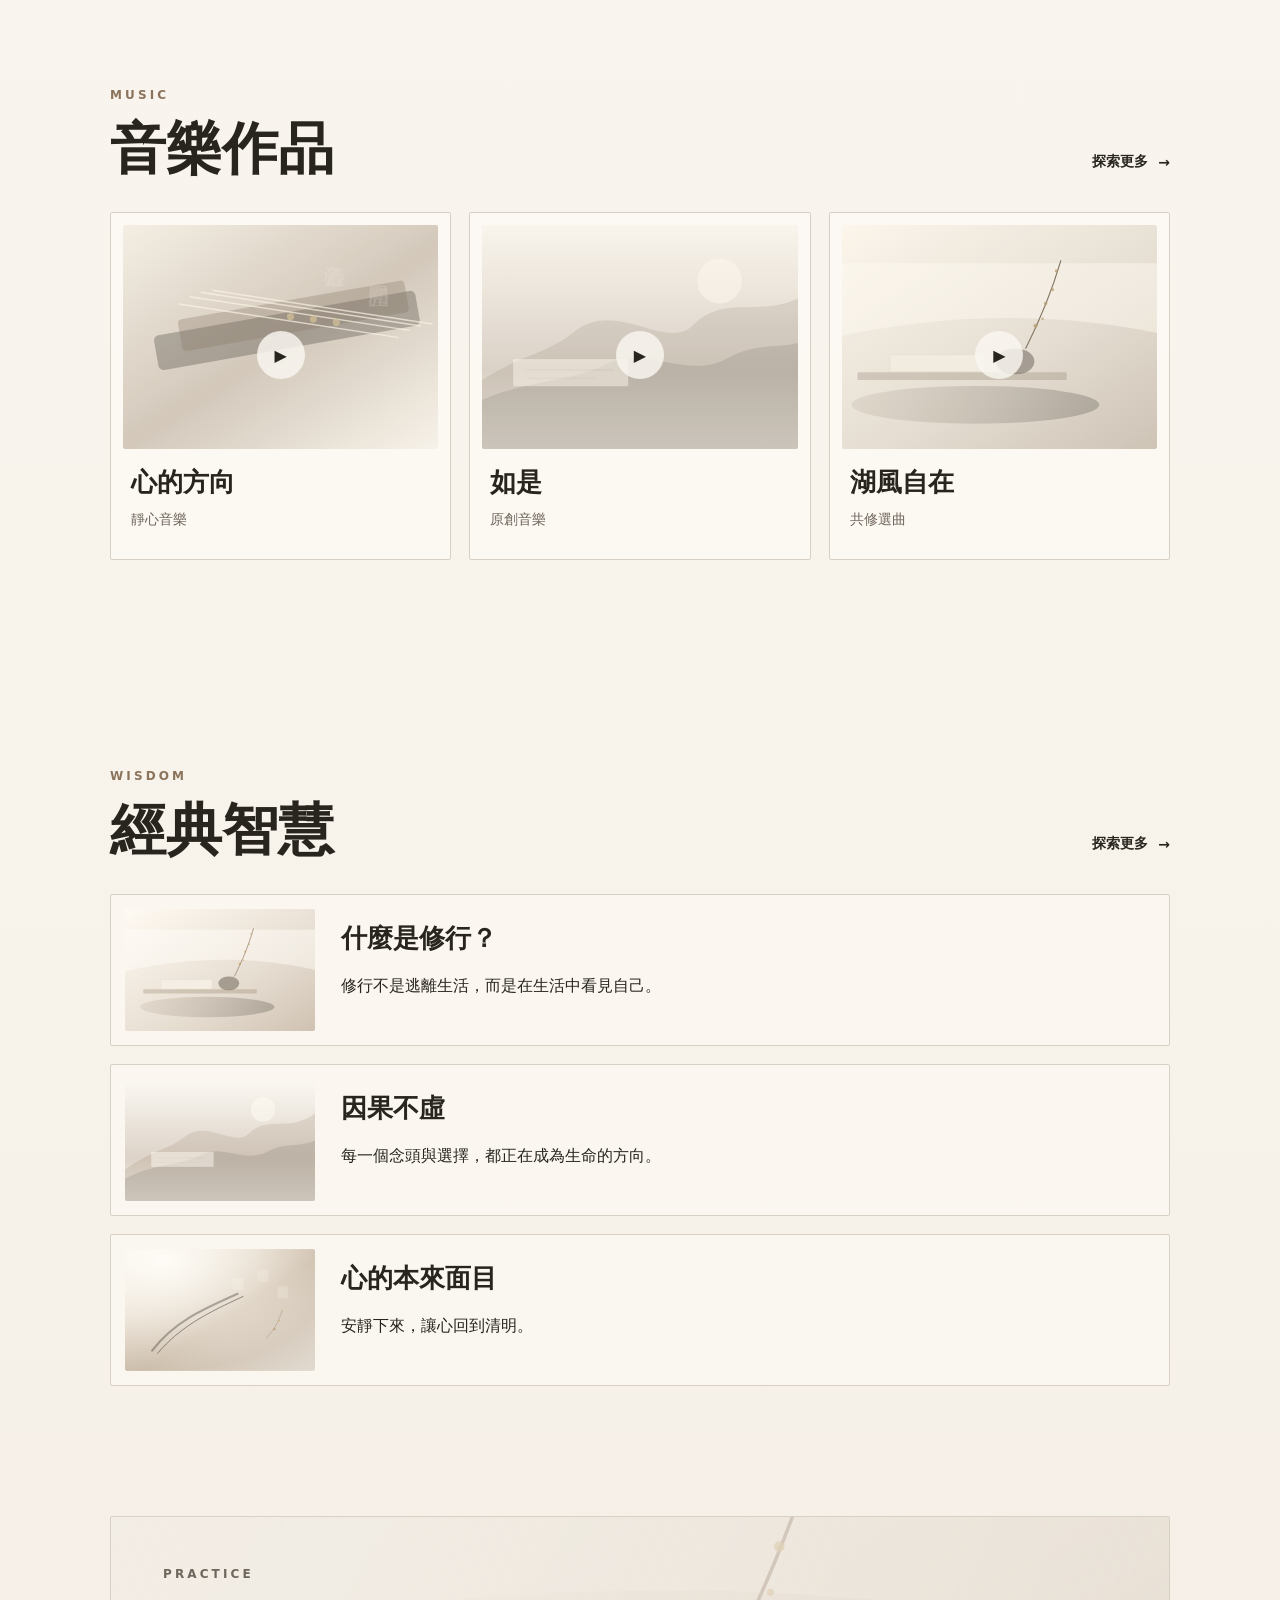
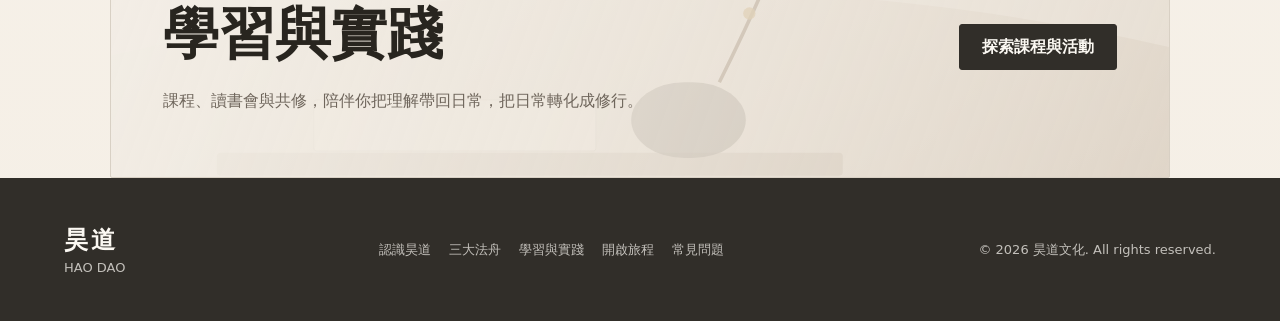
==== commit b820d96a: "Update hero carousel images" ====
--- a/index.html
+++ b/index.html
@@ -36,11 +36,10 @@
     <main>
       <section class="hero section-dark">
         <div class="carousel" data-carousel>
-          <div class="slide is-active" style="background-image:url('assets/flowing-calligraphy-hero.png')"></div>
-          <div class="slide" style="background-image:url('assets/quiet-room.svg')"></div>
-          <div class="slide" style="background-image:url('assets/music-strings.svg')"></div>
+          <div class="slide is-active" style="background-image:url('assets/hero-calligraphy-flow.png')"></div>
+          <div class="slide" style="background-image:url('assets/hero-boats-light.png')"></div>
+          <div class="slide" style="background-image:url('assets/hero-starry-gathering.png')"></div>
         </div>
-        <canvas class="ink-flow" data-ink-flow aria-hidden="true"></canvas>
         <div class="hero-content reveal">
           <p class="eyebrow">HAO DAO CULTURE</p>
           <h1>因法而生<br />以法為燈</h1>
--- a/styles.css
+++ b/styles.css
@@ -173,8 +173,7 @@
 }
 
 .carousel,
-.slide,
-.ink-flow {
+.slide {
   position: absolute;
   inset: 0;
 }
@@ -207,16 +206,9 @@
     linear-gradient(0deg, rgba(251, 248, 242, .62), transparent 50%);
 }
 
-.ink-flow {
-  z-index: 3;
-  pointer-events: none;
-  mix-blend-mode: normal;
-  opacity: 1;
-}
-
 .hero-content {
   position: relative;
-  z-index: 4;
+  z-index: 3;
   max-width: 620px;
 }
 
@@ -849,5 +841,4 @@
     animation-iteration-count: 1 !important;
     transition-duration: .01ms !important;
   }
-  .ink-flow { opacity: .35; }
-}
+}
